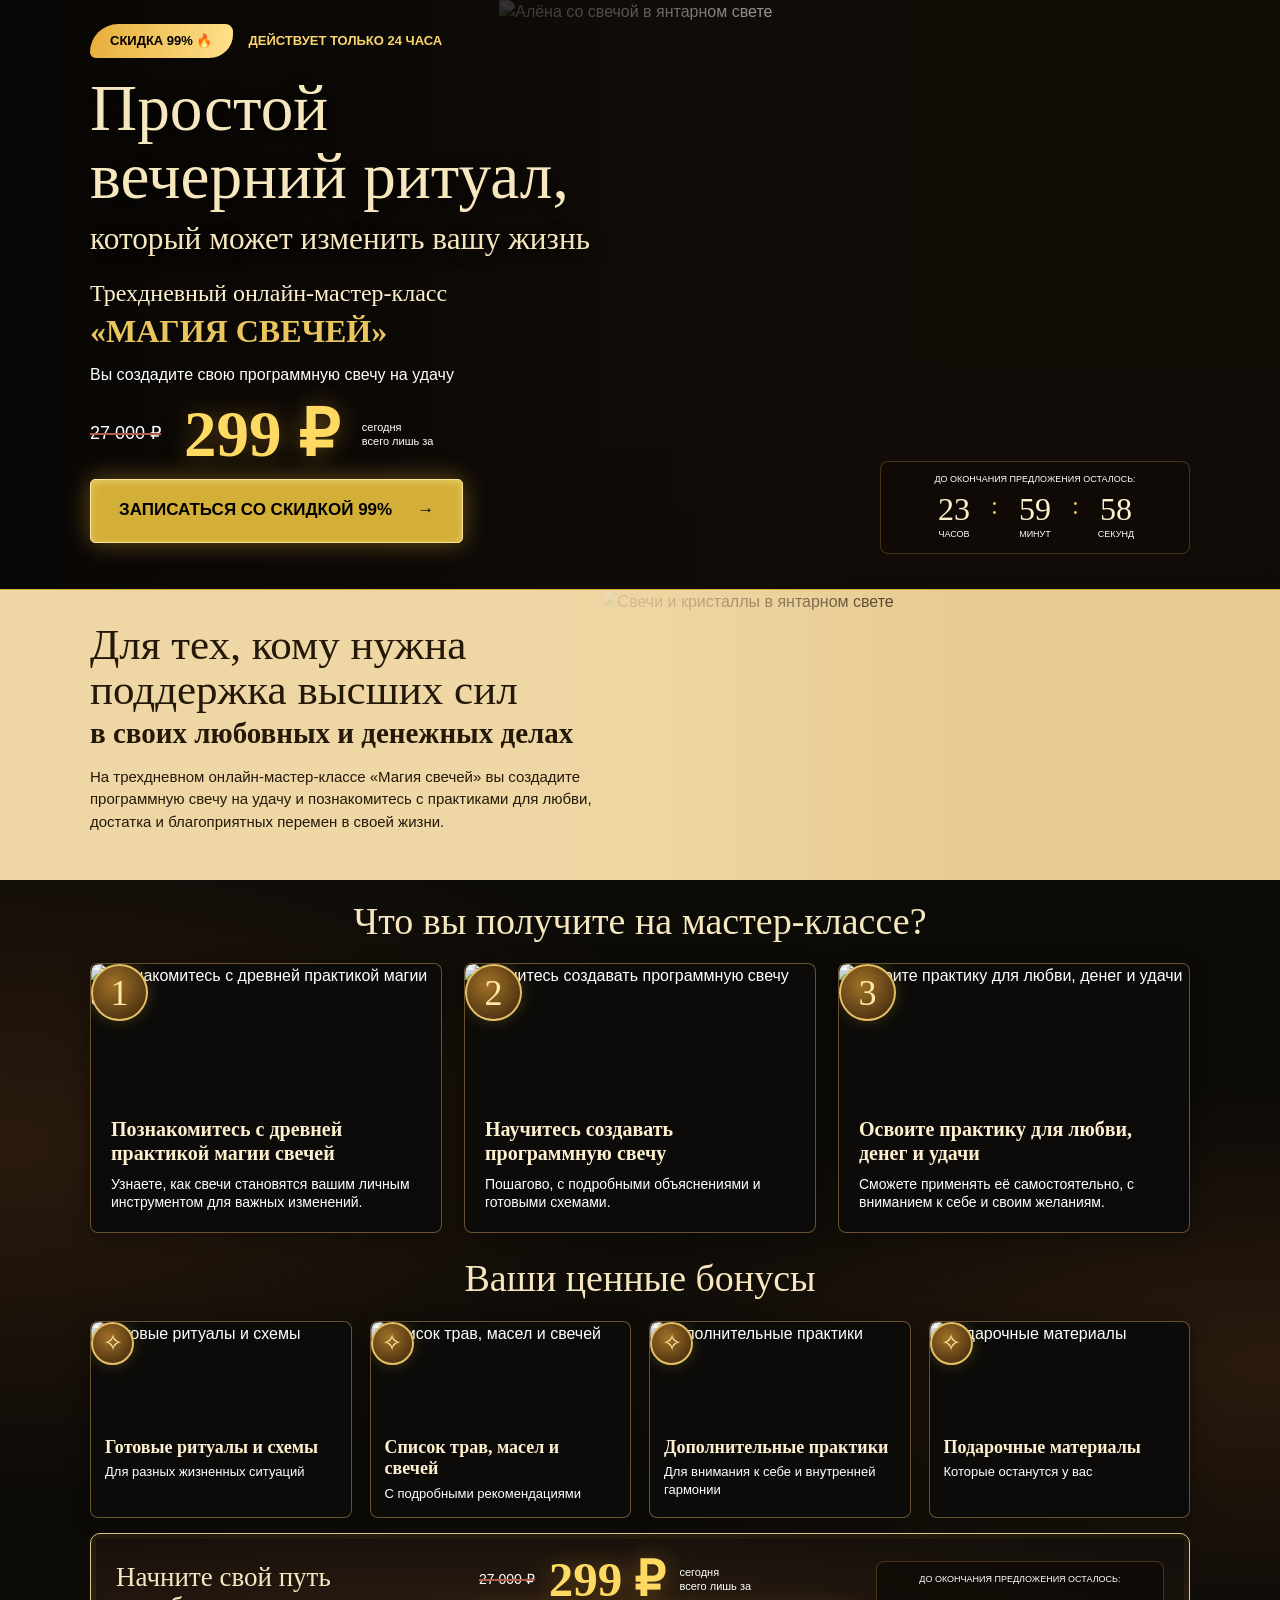
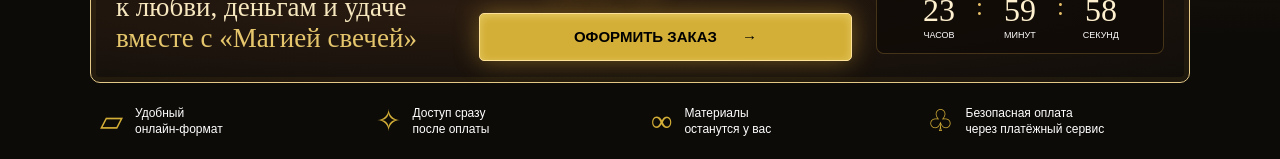
==== index.html @ fe8ac3c7 "Remove unwanted footer note" ====
<!DOCTYPE html><html lang="ru"><head><meta charset="UTF-8"><meta name="viewport" content="width=device-width,initial-scale=1"><title>Магия свечей</title><link rel="stylesheet" href="style.css"></head><body style="margin:0;background:#0d0b08"><div class="magic-landing"><section class="ml-hero"><img class="ml-hero-photo" src="https://raw.githubusercontent.com/efimovamagic-dev/-/main/%D0%90%D0%BB%D1%91%D0%BD%D0%B0%20%D1%81%D0%BE%20%D1%81%D0%B2%D0%B5%D1%87%D0%BE%D0%B9%20%D0%B2%20%D1%8F%D0%BD%D1%82%D0%B0%D1%80%D0%BD%D0%BE%D0%BC%20%D1%81%D0%B2%D0%B5%D1%82%D0%B5-2.png" alt="Алёна со свечой в янтарном свете" fetchpriority="high"><div class="ml-wrap ml-hero-content"><div class="ml-banner" data-banner><strong>СКИДКА 99% 🔥</strong><span>ДЕЙСТВУЕТ ТОЛЬКО 24 ЧАСА</span></div><h1>Простой<br>вечерний ритуал,<small>который может изменить вашу жизнь</small></h1><p class="ml-subtitle">Трехдневный онлайн-мастер-класс<strong>«МАГИЯ СВЕЧЕЙ»</strong></p><p class="ml-description">Вы создадите свою программную свечу на удачу</p><div class="ml-price"><del>27 000 ₽</del><strong>299 ₽</strong><span>сегодня<br>всего лишь за</span></div><button type="button" class="ml-button" data-order>ЗАПИСАТЬСЯ СО СКИДКОЙ 99% <span aria-hidden="true">→</span></button><p class="ml-status" data-status role="status"></p><div class="ml-hero-timer"><div class="ml-timer-box"><p data-timer-label>ДО ОКОНЧАНИЯ ПРЕДЛОЖЕНИЯ ОСТАЛОСЬ:</p><div class="ml-timer" role="timer" aria-label="До окончания предложения"><div><b data-hours>24</b><small>часов</small></div><i>:</i><div><b data-minutes>00</b><small>минут</small></div><i>:</i><div><b data-seconds>00</b><small>секунд</small></div></div></div></div></div></section><section class="ml-intro"><img class="ml-intro-photo" src="https://raw.githubusercontent.com/efimovamagic-dev/-/main/%D0%A1%D0%B2%D0%B5%D1%87%D0%B8%20%D0%B8%20%D0%BA%D1%80%D0%B8%D1%81%D1%82%D0%B0%D0%BB%D0%BB%D1%8B%20%D0%B2%20%D1%8F%D0%BD%D1%82%D0%B0%D1%80%D0%BD%D0%BE%D0%BC%20%D1%81%D0%B2%D0%B5%D1%82%D0%B5-1.png" alt="Свечи и кристаллы в янтарном свете" loading="lazy"><div class="ml-wrap"><div class="ml-intro-copy"><h2>Для тех, кому нужна<br>поддержка высших сил<small>в своих любовных и денежных делах</small></h2><p>На трехдневном онлайн-мастер-классе «Магия свечей» вы создадите программную свечу на удачу и познакомитесь с практиками для любви, достатка и благоприятных перемен в своей жизни.</p></div></div></section><main class="ml-content"><div class="ml-wrap"><h2 class="ml-heading">Что вы получите на мастер-классе?</h2><div class="ml-grid"><article class="ml-card"><img src="https://raw.githubusercontent.com/efimovamagic-dev/-/main/%D0%A1%D1%82%D0%B0%D1%80%D0%B8%D0%BD%D0%BD%D0%B0%D1%8F%20%D0%BA%D0%BD%D0%B8%D0%B3%D0%B0%20%D0%BF%D1%80%D0%B8%20%D1%81%D0%B2%D0%B5%D1%87%D0%B0%D1%85%20%D0%B8%20%D1%82%D1%80%D0%B0%D0%B2%D0%B0%D1%85-6.png" alt="Познакомитесь с древней практикой магии свечей" loading="lazy"><span class="ml-number">1</span><div class="ml-card-copy"><h3>Познакомитесь с древней практикой магии свечей</h3><p>Узнаете, как свечи становятся вашим личным инструментом для важных изменений.</p></div></article><article class="ml-card"><img src="https://raw.githubusercontent.com/efimovamagic-dev/-/main/%D0%A0%D1%83%D0%BA%D0%B8%20%D0%B4%D0%B5%D1%80%D0%B6%D0%B0%D1%82%20%D1%87%D0%B5%D1%80%D0%BD%D1%83%D1%8E%20%D1%81%D0%B2%D0%B5%D1%87%D1%83%20%D1%81%20%D1%81%D0%BE%D0%BB%D0%BD%D1%86%D0%B5%D0%BC-3.png" alt="Научитесь создавать программную свечу" loading="lazy"><span class="ml-number">2</span><div class="ml-card-copy"><h3>Научитесь создавать программную свечу</h3><p>Пошагово, с подробными объяснениями и готовыми схемами.</p></div></article><article class="ml-card"><img src="https://raw.githubusercontent.com/efimovamagic-dev/-/main/%D1%81%D0%B8%D0%BB%D1%83%D1%8D%D1%82%20%D0%B2%20%D0%BF%D0%BE%D0%B7%D0%B5%20%D0%BB%D0%BE%D1%82%D0%BE%D1%81%D0%B0%20%D1%83%20%D0%BE%D0%B7%D0%B5%D1%80%D0%B0-8.png" alt="Освоите практику для любви, денег и удачи" loading="lazy"><span class="ml-number">3</span><div class="ml-card-copy"><h3>Освоите практику для любви, денег и удачи</h3><p>Сможете применять её самостоятельно, с вниманием к себе и своим желаниям.</p></div></article></div><h2 class="ml-heading">Ваши ценные бонусы</h2><div class="ml-grid ml-bonuses"><article class="ml-card"><img src="https://raw.githubusercontent.com/efimovamagic-dev/-/main/%D0%A1%D1%82%D0%B0%D1%80%D0%B8%D0%BD%D0%BD%D0%B0%D1%8F%20%D0%BA%D0%BD%D0%B8%D0%B3%D0%B0%20%D0%BF%D1%80%D0%B8%20%D1%81%D0%B2%D0%B5%D1%87%D0%B0%D1%85%20%D0%B8%20%D1%82%D1%80%D0%B0%D0%B2%D0%B0%D1%85-6.png" alt="Готовые ритуалы и схемы" loading="lazy"><span class="ml-number" aria-hidden="true">✧</span><div class="ml-card-copy"><h3>Готовые ритуалы и схемы</h3><p>Для разных жизненных ситуаций</p></div></article><article class="ml-card"><img src="https://raw.githubusercontent.com/efimovamagic-dev/-/main/%D0%AF%D0%BD%D1%82%D0%B0%D1%80%D0%BD%D1%8B%D0%B5%20%D0%BC%D0%B0%D1%81%D0%BB%D0%B0%2C%20%D1%82%D1%80%D0%B0%D0%B2%D1%8B%20%D0%B8%20%D1%81%D0%B2%D0%B5%D1%87%D0%B8-7.png" alt="Список трав, масел и свечей" loading="lazy"><span class="ml-number" aria-hidden="true">✧</span><div class="ml-card-copy"><h3>Список трав, масел и свечей</h3><p>С подробными рекомендациями</p></div></article><article class="ml-card"><img src="https://raw.githubusercontent.com/efimovamagic-dev/-/main/%D1%81%D0%B8%D0%BB%D1%83%D1%8D%D1%82%20%D1%83%20%D0%B6%D0%B5%D0%BD%D1%89%D0%B8%D0%BD%D1%8B%20%D0%BD%D0%B0%20%D0%BE%D0%B7%D0%B5%D1%80%D0%B5%20%D0%BD%D0%B0%20%D0%B7%D0%B0%D0%BA%D0%B0%D1%82%D0%B5-5.png" alt="Дополнительные практики" loading="lazy"><span class="ml-number" aria-hidden="true">✧</span><div class="ml-card-copy"><h3>Дополнительные практики</h3><p>Для внимания к себе и внутренней гармонии</p></div></article><article class="ml-card"><img src="https://raw.githubusercontent.com/efimovamagic-dev/-/main/%D0%9F%D1%80%D0%B5%D0%BC%D0%B8%D0%B0%D0%BB%D1%8C%D0%BD%D0%B0%D1%8F%20%D0%BA%D0%BE%D1%80%D0%BE%D0%B1%D0%BA%D0%B0%20%D1%81%20%D0%B7%D0%BE%D0%BB%D0%BE%D1%82%D0%BE%D0%B9%20%D0%BB%D0%B5%D0%BD%D1%82%D0%BE%D0%B9-9%20%281%29.png" alt="Подарочные материалы" loading="lazy"><span class="ml-number" aria-hidden="true">✧</span><div class="ml-card-copy"><h3>Подарочные материалы</h3><p>Которые останутся у вас</p></div></article></div><section class="ml-offer"><h2>Начните свой путь<br>к любви, деньгам и удаче<br><span>вместе с «Магией свечей»</span></h2><div><div class="ml-price"><del>27 000 ₽</del><strong>299 ₽</strong><span>сегодня<br>всего лишь за</span></div><button type="button" class="ml-button" data-order>ОФОРМИТЬ ЗАКАЗ <span aria-hidden="true">→</span></button><p class="ml-status" data-status role="status"></p></div><div><div class="ml-timer-box"><p data-timer-label>ДО ОКОНЧАНИЯ ПРЕДЛОЖЕНИЯ ОСТАЛОСЬ:</p><div class="ml-timer" role="timer" aria-label="До окончания предложения"><div><b data-hours>24</b><small>часов</small></div><i>:</i><div><b data-minutes>00</b><small>минут</small></div><i>:</i><div><b data-seconds>00</b><small>секунд</small></div></div></div></div></section><p class="ml-expiry" data-expiry hidden>Специальное предложение действует 24 часа.</p><div class="ml-benefits"><div><b>▱</b><p>Удобный<br>онлайн-формат</p></div><div><b>✧</b><p>Доступ сразу<br>после оплаты</p></div><div><b>∞</b><p>Материалы<br>останутся у вас</p></div><div><b>♧</b><p>Безопасная оплата<br>через платёжный сервис</p></div></div></div></main><script>
  (() => {
    'use strict';
    const root = document.currentScript.closest('.magic-landing');
    if (!root) return;
    // Укажите HTTPS-ссылку на страницу оплаты.
    const PAYMENT_URL = '';
    const key = 'candle-magic-offer-deadline-v1';
    const all = selector => root.querySelectorAll(selector);
    let deadline;
    try { deadline = Number(localStorage.getItem(key)); } catch (_) {}
    if (!Number.isFinite(deadline) || deadline <= 0) {
      deadline = Date.now() + 24 * 60 * 60 * 1000;
      try { localStorage.setItem(key, String(deadline)); } catch (_) {}
    }
    function updateTimer() {
      const total = Math.max(0, Math.ceil((deadline - Date.now()) / 1000));
      const values = {
        hours: Math.floor(total / 3600),
        minutes: Math.floor(total / 60) % 60,
        seconds: total % 60
      };
      Object.entries(values).forEach(([name, value]) => {
        all('[data-' + name + ']').forEach(el => {
          el.textContent = String(value).padStart(2, '0');
        });
      });
      if (total === 0) {
        all('[data-timer-label]').forEach(el => el.textContent = 'ПРЕДЛОЖЕНИЕ ЗАВЕРШЕНО');
        root.querySelector('[data-banner]').textContent = 'МАГИЯ СВЕЧЕЙ · ОНЛАЙН-МАСТЕР-КЛАСС';
        root.querySelector('[data-expiry]').textContent = 'Срок специального предложения истёк.';
        all('[data-order]').forEach(button => {
          button.disabled = true;
          button.textContent = 'ПРЕДЛОЖЕНИЕ ЗАВЕРШЕНО';
        });
        return false;
      }
      return true;
    }
    if (updateTimer()) {
      const interval = setInterval(() => {
        if (!root.isConnected || !updateTimer()) clearInterval(interval);
      }, 1000);
    }
    all('[data-order]').forEach(button => {
      button.addEventListener('click', () => {
        if (!updateTimer()) return;
        if (PAYMENT_URL) {
          try {
            const url = new URL(PAYMENT_URL);
            if (url.protocol === 'https:') {
              window.location.assign(url.href);
              return;
            }
          } catch (_) {}
        }
        all('[data-status]').forEach(el => {
          el.textContent = 'Приём заказов пока не открыт. Организатору необходимо подключить ссылку на безопасную оплату.';
        });
      });
    });
  })();
  </script></div></body></html>
---- style.css ----
.magic-landing,.magic-landing *{box-sizing:border-box!important}
.magic-landing{width:100%!important;margin:0!important;color:#fff!important;background:#0d0b08!important;font:16px/1.5 Arial,sans-serif!important;isolation:isolate!important;overflow-wrap:anywhere!important}
.magic-landing .ml-wrap{width:min(1100px,calc(100% - 48px))!important;margin:0 auto!important}
.magic-landing h1,.magic-landing h2,.magic-landing h3,.magic-landing p{margin:0!important;padding:0!important;text-transform:none!important;letter-spacing:normal!important}
.magic-landing h1,.magic-landing h2{font-family:Georgia,serif!important;font-weight:400!important;line-height:1.04!important;color:#f6e7be!important}
.magic-landing h1{font-size:clamp(42px,5.1vw,68px)!important;max-width:680px!important;text-shadow:0 2px 15px #000!important}
.magic-landing h1 small{display:block!important;font-size:.48em!important;line-height:1.25!important;margin-top:8px!important;color:inherit!important;font-family:inherit!important}
.magic-landing h2{font-size:38px!important}
.magic-landing h3{font:700 20px/1.2 Georgia,serif!important;color:#fff1cf!important}
.magic-landing p{color:#fff!important;font:16px/1.5 Arial,sans-serif!important}
.magic-landing .ml-hero{position:relative!important;min-height:580px!important;overflow:hidden!important;background:#130d08!important;border-bottom:1px solid #d4af37!important}
.magic-landing .ml-hero-photo{position:absolute!important;inset:0 0 0 auto!important;width:61%!important;height:100%!important;object-fit:cover!important;object-position:center 27%!important;max-width:100%!important;display:block!important}
.magic-landing .ml-hero::after{position:absolute!important;content:''!important;inset:0!important;background:linear-gradient(90deg,#090705 0%,#0b0806fa 28%,#100b07b8 48%,#0b080610 74%),linear-gradient(0deg,#100b07c9,transparent 40%)!important;pointer-events:none!important}
.magic-landing .ml-hero-content{position:relative!important;z-index:1!important;padding-top:24px!important;padding-bottom:46px!important}
.magic-landing .ml-banner{display:flex!important;align-items:center!important;gap:16px!important;margin-bottom:17px!important;color:#f9d56d!important;font:700 13px/1.4 Arial,sans-serif!important}
.magic-landing .ml-banner strong{padding:8px 20px!important;border-radius:30px 8px 25px 6px!important;background:linear-gradient(100deg,#e7ae3b,#ffe18b)!important;color:#000!important;white-space:nowrap!important}
.magic-landing .ml-subtitle{margin-top:20px!important;font:24px/1.25 Georgia,serif!important;color:#fff1ce!important;max-width:580px!important}
.magic-landing .ml-subtitle strong{display:block!important;margin-top:4px!important;font:700 32px/1.2 Georgia,serif!important;color:#eac45c!important}
.magic-landing .ml-description{margin-top:12px!important;max-width:540px!important}
.magic-landing .ml-price{display:flex!important;align-items:center!important;flex-wrap:wrap!important;gap:23px!important;margin:15px 0 12px!important;color:#fff!important}
.magic-landing .ml-price del{font:18px/1.3 Arial,sans-serif!important;color:#fff!important;text-decoration:line-through #b05d4b 2px!important}
.magic-landing .ml-price strong{font:700 65px/1 Georgia,serif!important;color:#ffda63!important;text-shadow:0 0 25px #e5a33366!important;white-space:nowrap!important}
.magic-landing .ml-price>span{font:11px/1.3 Arial,sans-serif!important;color:#fff!important}
.magic-landing .ml-button{display:inline-flex!important;align-items:center!important;justify-content:center!important;gap:25px!important;min-height:64px!important;padding:18px 28px!important;border:1px solid #ffe29a!important;border-radius:5px!important;background:#d4af37!important;color:#000!important;-webkit-text-fill-color:#000!important;font:800 17px/1.3 Arial,sans-serif!important;text-align:center!important;cursor:pointer!important;box-shadow:0 0 25px #f0b83766,inset 0 2px 8px #fff4a866!important;max-width:100%!important;white-space:normal!important;transition:box-shadow .2s!important}
.magic-landing .ml-button:hover:not(:disabled){box-shadow:0 0 40px #ffca5599!important}
.magic-landing .ml-button:focus-visible{outline:3px solid #fff!important;outline-offset:4px!important}
.magic-landing .ml-button:disabled{opacity:.65!important;cursor:default!important}
.magic-landing .ml-button span{color:#000!important}
.magic-landing .ml-hero-timer{position:absolute!important;right:0!important;bottom:35px!important;width:310px!important}
.magic-landing .ml-timer-box{padding:11px 15px!important;background:#100b07c9!important;border:1px solid #a47e395c!important;border-radius:8px!important;text-align:center!important}
.magic-landing .ml-timer-box p{font:9px/1.4 Arial,sans-serif!important;margin-bottom:6px!important;color:#fff!important}
.magic-landing .ml-timer{display:flex!important;justify-content:center!important;gap:16px!important;color:#fff1cf!important}
.magic-landing .ml-timer>div{display:flex!important;flex-direction:column!important;min-width:42px!important}
.magic-landing .ml-timer b{font:32px/1.15 Georgia,serif!important;color:#fff1cf!important;font-variant-numeric:tabular-nums!important}
.magic-landing .ml-timer small{font:9px/1.5 Arial,sans-serif!important;text-transform:uppercase!important;color:#fff!important}
.magic-landing .ml-timer i{font:25px/1.2 Georgia,serif!important;color:#e5bf68!important}
.magic-landing .ml-intro{position:relative!important;overflow:hidden!important;background:#e7ca91!important;color:#211508!important;min-height:290px!important}
.magic-landing .ml-intro-photo{position:absolute!important;right:0!important;top:0!important;height:100%!important;width:53%!important;object-fit:cover!important;max-width:100%!important}
.magic-landing .ml-intro::after{content:''!important;position:absolute!important;inset:0!important;background:linear-gradient(90deg,#efd7a5 0%,#efd7a5 40%,#efd7a5cc 53%,transparent 77%)!important;pointer-events:none!important}
.magic-landing .ml-intro-copy{position:relative!important;z-index:1!important;padding:32px 0!important;max-width:670px!important}
.magic-landing .ml-intro h2{color:#241809!important;font-size:43px!important;line-height:1.05!important}
.magic-landing .ml-intro h2 small{display:block!important;font:700 29px/1.1 Georgia,serif!important;color:inherit!important;margin-top:6px!important}
.magic-landing .ml-intro p{max-width:510px!important;margin-top:16px!important;font-size:15px!important;color:#241809!important}
.magic-landing .ml-content{padding:22px 0 0!important;background:radial-gradient(ellipse at 0% 30%,#6d3d164d,transparent 40%),radial-gradient(ellipse at 100% 55%,#6d3d164d,transparent 40%),#0d0b08!important}
.magic-landing .ml-heading{text-align:center!important;margin-bottom:22px!important}
.magic-landing .ml-grid{display:grid!important;grid-template-columns:repeat(3,minmax(0,1fr))!important;gap:22px!important;margin-bottom:26px!important}
.magic-landing .ml-card{position:relative!important;min-width:0!important;border:1px solid #b7904d88!important;border-radius:8px!important;overflow:hidden!important;background:#0c0b09!important;box-shadow:0 3px 20px #0006!important}
.magic-landing .ml-card img{display:block!important;width:100%!important;height:auto!important;max-width:100%!important;aspect-ratio:2.25!important;object-fit:cover!important;border-radius:8px 8px 0 0!important;mask-image:linear-gradient(#000 65%,transparent)!important}
.magic-landing .ml-number{position:absolute!important;left:0!important;top:0!important;width:57px!important;height:57px!important;display:grid!important;place-items:center!important;border:2px solid #e3be64!important;border-radius:50%!important;background:radial-gradient(circle at 40% 35%,#a17127,#37210b)!important;color:#ffe9a7!important;font:36px/1 Georgia,serif!important;box-shadow:0 0 15px #d4af3740!important}
.magic-landing .ml-card-copy{padding:0 20px 20px!important;position:relative!important;margin-top:-3px!important}
.magic-landing .ml-card p{margin-top:10px!important;font-size:14px!important;line-height:1.35!important}
.magic-landing .ml-bonuses{grid-template-columns:repeat(4,minmax(0,1fr))!important;gap:18px!important;margin-bottom:15px!important}
.magic-landing .ml-bonuses img{aspect-ratio:2.2!important}
.magic-landing .ml-bonuses .ml-number{width:43px!important;height:43px!important;font-size:24px!important}
.magic-landing .ml-bonuses h3{font-size:18px!important}
.magic-landing .ml-bonuses .ml-card-copy{padding:0 14px 14px!important}
.magic-landing .ml-bonuses p{font-size:13px!important;margin-top:5px!important}
.magic-landing .ml-offer{display:grid!important;grid-template-columns:1fr 1.1fr .85fr!important;gap:24px!important;align-items:center!important;border:1px solid #e4c887!important;border-radius:10px!important;padding:21px 25px!important;background:radial-gradient(ellipse at 35% 50%,#4f301a66,transparent),#100d0a!important;box-shadow:inset 0 0 0 5px #d4af3710!important}
.magic-landing .ml-offer h2{font-size:27px!important;line-height:1.12!important}
.magic-landing .ml-offer h2 span{color:#e5c66c!important}
.magic-landing .ml-offer .ml-price{gap:14px!important;margin:0 0 9px!important}
.magic-landing .ml-offer .ml-price strong{font-size:49px!important}
.magic-landing .ml-offer .ml-price del{font-size:14px!important}
.magic-landing .ml-offer .ml-button{width:100%!important;min-height:48px!important;padding:12px!important;font-size:15px!important}
.magic-landing .ml-benefits{display:grid!important;grid-template-columns:repeat(4,minmax(0,1fr))!important;gap:22px!important;padding:22px 10px!important}
.magic-landing .ml-benefits>div{display:flex!important;gap:12px!important;align-items:center!important}
.magic-landing .ml-benefits b{font:30px/1 Georgia,serif!important;color:#d4af37!important}
.magic-landing .ml-benefits p{font:12px/1.35 Arial,sans-serif!important;color:#fff!important}
.magic-landing .ml-footer{text-align:center!important;padding:8px 15px 18px!important}
.magic-landing .ml-footer p{font-size:11px!important;color:#fff!important}
.magic-landing .ml-status:empty{display:none!important}
.magic-landing .ml-status{background:#100d0a!important;border:1px solid #d4af37!important;padding:10px!important;margin-top:12px!important;font:14px/1.4 Arial,sans-serif!important;color:#fff!important;max-width:500px!important}
.magic-landing .ml-expiry{margin-top:10px!important;font-size:12px!important}
@media(max-width:1000px) and (min-width:768px){.magic-landing h1{font-size:52px!important}.magic-landing .ml-hero-timer{width:250px!important}.magic-landing .ml-hero .ml-button{font-size:14px!important}.magic-landing .ml-offer{gap:15px!important;padding:18px!important}.magic-landing .ml-offer h2{font-size:23px!important}.magic-landing .ml-offer .ml-price strong{font-size:42px!important}}
@media(max-width:767px){
.magic-landing .ml-wrap{width:calc(100% - 32px)!important}
.magic-landing .ml-hero{min-height:0!important;display:flex!important;flex-direction:column!important}
.magic-landing .ml-hero-photo{position:relative!important;width:100%!important;height:auto!important;max-height:520px!important;aspect-ratio:1.1!important;object-position:center 22%!important;order:2!important}
.magic-landing .ml-hero::after{display:none!important}
.magic-landing .ml-hero-content{padding:20px 0 0!important;display:flex!important;flex-direction:column!important;order:1!important}
.magic-landing h1{font-size:clamp(35px,8.8vw,56px)!important;max-width:100%!important}
.magic-landing .ml-banner{font-size:10px!important;gap:10px!important;margin-bottom:16px!important}
.magic-landing .ml-banner strong{padding:7px 12px!important}
.magic-landing .ml-subtitle{font-size:20px!important;margin-top:15px!important}.magic-landing .ml-subtitle strong{font-size:27px!important}
.magic-landing .ml-description{font-size:14px!important}.magic-landing .ml-price{gap:16px!important}.magic-landing .ml-price strong{font-size:64px!important}
.magic-landing .ml-button{width:100%!important;font-size:15px!important;min-height:60px!important;padding:16px!important;gap:12px!important}
.magic-landing .ml-hero-timer{position:static!important;width:100%!important;margin:20px 0!important}
.magic-landing .ml-intro{display:flex!important;flex-direction:column!important}.magic-landing .ml-intro-photo{position:relative!important;width:100%!important;height:auto!important;aspect-ratio:1.8!important;object-fit:cover!important;order:2!important}.magic-landing .ml-intro::after{display:none!important}
.magic-landing .ml-intro-copy{padding:26px 0!important}.magic-landing .ml-intro h2{font-size:34px!important}.magic-landing .ml-intro h2 small{font-size:25px!important}.magic-landing .ml-intro p{font-size:15px!important}
.magic-landing h2{font-size:29px!important}.magic-landing .ml-content{padding-top:25px!important}
.magic-landing .ml-grid,.magic-landing .ml-bonuses{display:flex!important;flex-direction:column!important;gap:22px!important;margin-bottom:28px!important}
.magic-landing .ml-card{width:100%!important}.magic-landing .ml-card img{aspect-ratio:1.9!important;max-width:100%!important;margin:auto!important}.magic-landing .ml-card h3{font-size:23px!important}.magic-landing .ml-card p{font-size:16px!important;line-height:1.45!important}.magic-landing .ml-card-copy{padding:0 20px 22px!important}
.magic-landing .ml-offer{display:flex!important;flex-direction:column!important;text-align:center!important;padding:24px 18px!important;gap:20px!important}.magic-landing .ml-offer>div{width:100%!important}.magic-landing .ml-offer h2{font-size:30px!important}.magic-landing .ml-offer .ml-price{justify-content:center!important}.magic-landing .ml-offer .ml-price strong{font-size:59px!important}.magic-landing .ml-offer .ml-button{min-height:58px!important;font-size:17px!important}
.magic-landing .ml-benefits{grid-template-columns:repeat(2,minmax(0,1fr))!important;gap:20px 12px!important;padding:24px 0!important}.magic-landing .ml-benefits p{font-size:11px!important}
}
@media(prefers-reduced-motion:reduce){.magic-landing .ml-button{transition:none!important}}
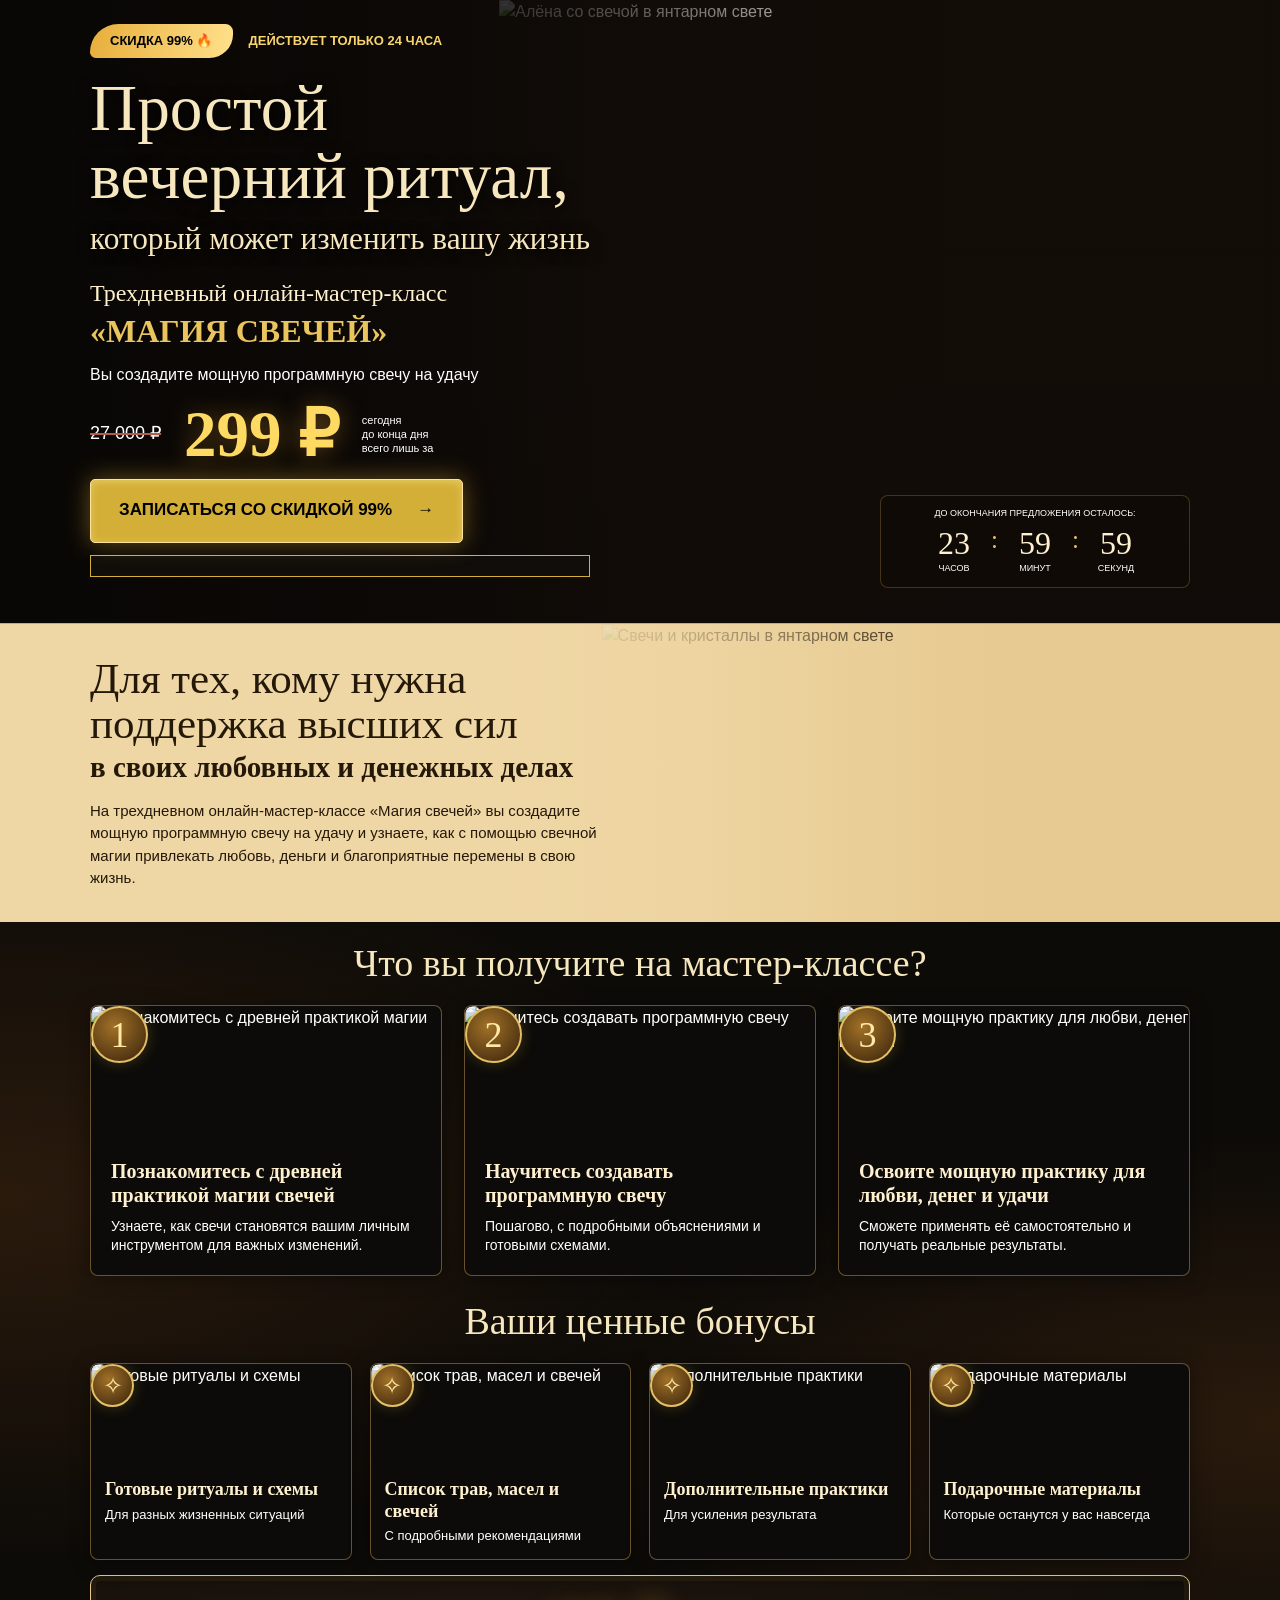
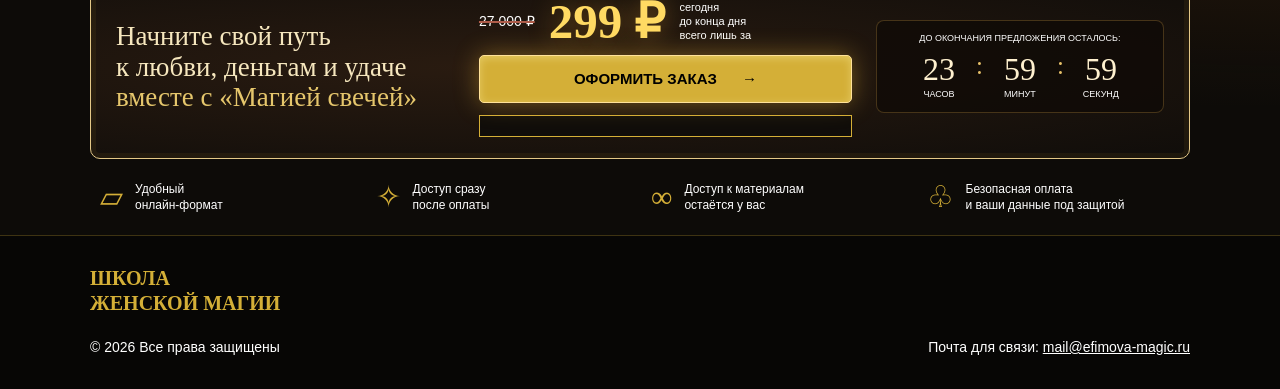
==== commit fed46a12: "Restore reference copy and add school legal footer" ====
--- a/index.html
+++ b/index.html
@@ -1,4 +1,202 @@
-<!DOCTYPE html><html lang="ru"><head><meta charset="UTF-8"><meta name="viewport" content="width=device-width,initial-scale=1"><title>Магия свечей</title><link rel="stylesheet" href="style.css"></head><body style="margin:0;background:#0d0b08"><div class="magic-landing"><section class="ml-hero"><img class="ml-hero-photo" src="https://raw.githubusercontent.com/efimovamagic-dev/-/main/%D0%90%D0%BB%D1%91%D0%BD%D0%B0%20%D1%81%D0%BE%20%D1%81%D0%B2%D0%B5%D1%87%D0%BE%D0%B9%20%D0%B2%20%D1%8F%D0%BD%D1%82%D0%B0%D1%80%D0%BD%D0%BE%D0%BC%20%D1%81%D0%B2%D0%B5%D1%82%D0%B5-2.png" alt="Алёна со свечой в янтарном свете" fetchpriority="high"><div class="ml-wrap ml-hero-content"><div class="ml-banner" data-banner><strong>СКИДКА 99% 🔥</strong><span>ДЕЙСТВУЕТ ТОЛЬКО 24 ЧАСА</span></div><h1>Простой<br>вечерний ритуал,<small>который может изменить вашу жизнь</small></h1><p class="ml-subtitle">Трехдневный онлайн-мастер-класс<strong>«МАГИЯ СВЕЧЕЙ»</strong></p><p class="ml-description">Вы создадите свою программную свечу на удачу</p><div class="ml-price"><del>27 000 ₽</del><strong>299 ₽</strong><span>сегодня<br>всего лишь за</span></div><button type="button" class="ml-button" data-order>ЗАПИСАТЬСЯ СО СКИДКОЙ 99% <span aria-hidden="true">→</span></button><p class="ml-status" data-status role="status"></p><div class="ml-hero-timer"><div class="ml-timer-box"><p data-timer-label>ДО ОКОНЧАНИЯ ПРЕДЛОЖЕНИЯ ОСТАЛОСЬ:</p><div class="ml-timer" role="timer" aria-label="До окончания предложения"><div><b data-hours>24</b><small>часов</small></div><i>:</i><div><b data-minutes>00</b><small>минут</small></div><i>:</i><div><b data-seconds>00</b><small>секунд</small></div></div></div></div></div></section><section class="ml-intro"><img class="ml-intro-photo" src="https://raw.githubusercontent.com/efimovamagic-dev/-/main/%D0%A1%D0%B2%D0%B5%D1%87%D0%B8%20%D0%B8%20%D0%BA%D1%80%D0%B8%D1%81%D1%82%D0%B0%D0%BB%D0%BB%D1%8B%20%D0%B2%20%D1%8F%D0%BD%D1%82%D0%B0%D1%80%D0%BD%D0%BE%D0%BC%20%D1%81%D0%B2%D0%B5%D1%82%D0%B5-1.png" alt="Свечи и кристаллы в янтарном свете" loading="lazy"><div class="ml-wrap"><div class="ml-intro-copy"><h2>Для тех, кому нужна<br>поддержка высших сил<small>в своих любовных и денежных делах</small></h2><p>На трехдневном онлайн-мастер-классе «Магия свечей» вы создадите программную свечу на удачу и познакомитесь с практиками для любви, достатка и благоприятных перемен в своей жизни.</p></div></div></section><main class="ml-content"><div class="ml-wrap"><h2 class="ml-heading">Что вы получите на мастер-классе?</h2><div class="ml-grid"><article class="ml-card"><img src="https://raw.githubusercontent.com/efimovamagic-dev/-/main/%D0%A1%D1%82%D0%B0%D1%80%D0%B8%D0%BD%D0%BD%D0%B0%D1%8F%20%D0%BA%D0%BD%D0%B8%D0%B3%D0%B0%20%D0%BF%D1%80%D0%B8%20%D1%81%D0%B2%D0%B5%D1%87%D0%B0%D1%85%20%D0%B8%20%D1%82%D1%80%D0%B0%D0%B2%D0%B0%D1%85-6.png" alt="Познакомитесь с древней практикой магии свечей" loading="lazy"><span class="ml-number">1</span><div class="ml-card-copy"><h3>Познакомитесь с древней практикой магии свечей</h3><p>Узнаете, как свечи становятся вашим личным инструментом для важных изменений.</p></div></article><article class="ml-card"><img src="https://raw.githubusercontent.com/efimovamagic-dev/-/main/%D0%A0%D1%83%D0%BA%D0%B8%20%D0%B4%D0%B5%D1%80%D0%B6%D0%B0%D1%82%20%D1%87%D0%B5%D1%80%D0%BD%D1%83%D1%8E%20%D1%81%D0%B2%D0%B5%D1%87%D1%83%20%D1%81%20%D1%81%D0%BE%D0%BB%D0%BD%D1%86%D0%B5%D0%BC-3.png" alt="Научитесь создавать программную свечу" loading="lazy"><span class="ml-number">2</span><div class="ml-card-copy"><h3>Научитесь создавать программную свечу</h3><p>Пошагово, с подробными объяснениями и готовыми схемами.</p></div></article><article class="ml-card"><img src="https://raw.githubusercontent.com/efimovamagic-dev/-/main/%D1%81%D0%B8%D0%BB%D1%83%D1%8D%D1%82%20%D0%B2%20%D0%BF%D0%BE%D0%B7%D0%B5%20%D0%BB%D0%BE%D1%82%D0%BE%D1%81%D0%B0%20%D1%83%20%D0%BE%D0%B7%D0%B5%D1%80%D0%B0-8.png" alt="Освоите практику для любви, денег и удачи" loading="lazy"><span class="ml-number">3</span><div class="ml-card-copy"><h3>Освоите практику для любви, денег и удачи</h3><p>Сможете применять её самостоятельно, с вниманием к себе и своим желаниям.</p></div></article></div><h2 class="ml-heading">Ваши ценные бонусы</h2><div class="ml-grid ml-bonuses"><article class="ml-card"><img src="https://raw.githubusercontent.com/efimovamagic-dev/-/main/%D0%A1%D1%82%D0%B0%D1%80%D0%B8%D0%BD%D0%BD%D0%B0%D1%8F%20%D0%BA%D0%BD%D0%B8%D0%B3%D0%B0%20%D0%BF%D1%80%D0%B8%20%D1%81%D0%B2%D0%B5%D1%87%D0%B0%D1%85%20%D0%B8%20%D1%82%D1%80%D0%B0%D0%B2%D0%B0%D1%85-6.png" alt="Готовые ритуалы и схемы" loading="lazy"><span class="ml-number" aria-hidden="true">✧</span><div class="ml-card-copy"><h3>Готовые ритуалы и схемы</h3><p>Для разных жизненных ситуаций</p></div></article><article class="ml-card"><img src="https://raw.githubusercontent.com/efimovamagic-dev/-/main/%D0%AF%D0%BD%D1%82%D0%B0%D1%80%D0%BD%D1%8B%D0%B5%20%D0%BC%D0%B0%D1%81%D0%BB%D0%B0%2C%20%D1%82%D1%80%D0%B0%D0%B2%D1%8B%20%D0%B8%20%D1%81%D0%B2%D0%B5%D1%87%D0%B8-7.png" alt="Список трав, масел и свечей" loading="lazy"><span class="ml-number" aria-hidden="true">✧</span><div class="ml-card-copy"><h3>Список трав, масел и свечей</h3><p>С подробными рекомендациями</p></div></article><article class="ml-card"><img src="https://raw.githubusercontent.com/efimovamagic-dev/-/main/%D1%81%D0%B8%D0%BB%D1%83%D1%8D%D1%82%20%D1%83%20%D0%B6%D0%B5%D0%BD%D1%89%D0%B8%D0%BD%D1%8B%20%D0%BD%D0%B0%20%D0%BE%D0%B7%D0%B5%D1%80%D0%B5%20%D0%BD%D0%B0%20%D0%B7%D0%B0%D0%BA%D0%B0%D1%82%D0%B5-5.png" alt="Дополнительные практики" loading="lazy"><span class="ml-number" aria-hidden="true">✧</span><div class="ml-card-copy"><h3>Дополнительные практики</h3><p>Для внимания к себе и внутренней гармонии</p></div></article><article class="ml-card"><img src="https://raw.githubusercontent.com/efimovamagic-dev/-/main/%D0%9F%D1%80%D0%B5%D0%BC%D0%B8%D0%B0%D0%BB%D1%8C%D0%BD%D0%B0%D1%8F%20%D0%BA%D0%BE%D1%80%D0%BE%D0%B1%D0%BA%D0%B0%20%D1%81%20%D0%B7%D0%BE%D0%BB%D0%BE%D1%82%D0%BE%D0%B9%20%D0%BB%D0%B5%D0%BD%D1%82%D0%BE%D0%B9-9%20%281%29.png" alt="Подарочные материалы" loading="lazy"><span class="ml-number" aria-hidden="true">✧</span><div class="ml-card-copy"><h3>Подарочные материалы</h3><p>Которые останутся у вас</p></div></article></div><section class="ml-offer"><h2>Начните свой путь<br>к любви, деньгам и удаче<br><span>вместе с «Магией свечей»</span></h2><div><div class="ml-price"><del>27 000 ₽</del><strong>299 ₽</strong><span>сегодня<br>всего лишь за</span></div><button type="button" class="ml-button" data-order>ОФОРМИТЬ ЗАКАЗ <span aria-hidden="true">→</span></button><p class="ml-status" data-status role="status"></p></div><div><div class="ml-timer-box"><p data-timer-label>ДО ОКОНЧАНИЯ ПРЕДЛОЖЕНИЯ ОСТАЛОСЬ:</p><div class="ml-timer" role="timer" aria-label="До окончания предложения"><div><b data-hours>24</b><small>часов</small></div><i>:</i><div><b data-minutes>00</b><small>минут</small></div><i>:</i><div><b data-seconds>00</b><small>секунд</small></div></div></div></div></section><p class="ml-expiry" data-expiry hidden>Специальное предложение действует 24 часа.</p><div class="ml-benefits"><div><b>▱</b><p>Удобный<br>онлайн-формат</p></div><div><b>✧</b><p>Доступ сразу<br>после оплаты</p></div><div><b>∞</b><p>Материалы<br>останутся у вас</p></div><div><b>♧</b><p>Безопасная оплата<br>через платёжный сервис</p></div></div></div></main><script>
+<!DOCTYPE html>
+<html lang="ru">
+<head>
+<meta charset="UTF-8">
+<meta name="viewport" content="width=device-width,initial-scale=1">
+<title>Магия свечей</title>
+<link rel="stylesheet" href="style.css">
+</head>
+<body style="margin:0;background:#0d0b08">
+<div class="magic-landing">
+<section class="ml-hero">
+<img class="ml-hero-photo" src="https://raw.githubusercontent.com/efimovamagic-dev/-/main/%D0%90%D0%BB%D1%91%D0%BD%D0%B0%20%D1%81%D0%BE%20%D1%81%D0%B2%D0%B5%D1%87%D0%BE%D0%B9%20%D0%B2%20%D1%8F%D0%BD%D1%82%D0%B0%D1%80%D0%BD%D0%BE%D0%BC%20%D1%81%D0%B2%D0%B5%D1%82%D0%B5-2.png" alt="Алёна со свечой в янтарном свете" fetchpriority="high">
+<div class="ml-wrap ml-hero-content">
+<div class="ml-banner" data-banner>
+<strong>СКИДКА 99% 🔥</strong>
+<span>ДЕЙСТВУЕТ ТОЛЬКО 24 ЧАСА</span>
+</div>
+<h1>Простой<br>вечерний ритуал,<small>который может изменить вашу жизнь</small>
+</h1>
+<p class="ml-subtitle">Трехдневный онлайн-мастер-класс<strong>«МАГИЯ СВЕЧЕЙ»</strong>
+</p>
+<p class="ml-description">Вы создадите мощную программную свечу на удачу</p>
+<div class="ml-price">
+<del>27 000 ₽</del>
+<strong>299 ₽</strong>
+<span>сегодня<br>до конца дня<br>всего лишь за</span>
+</div>
+<button type="button" class="ml-button" data-order>ЗАПИСАТЬСЯ СО СКИДКОЙ 99% <span aria-hidden="true">→</span>
+</button>
+<p class="ml-status" data-status role="status">
+</p>
+<div class="ml-hero-timer">
+<div class="ml-timer-box">
+<p data-timer-label>ДО ОКОНЧАНИЯ ПРЕДЛОЖЕНИЯ ОСТАЛОСЬ:</p>
+<div class="ml-timer" role="timer" aria-label="До окончания предложения">
+<div>
+<b data-hours>24</b>
+<small>часов</small>
+</div>
+<i>:</i>
+<div>
+<b data-minutes>00</b>
+<small>минут</small>
+</div>
+<i>:</i>
+<div>
+<b data-seconds>00</b>
+<small>секунд</small>
+</div>
+</div>
+</div>
+</div>
+</div>
+</section>
+<section class="ml-intro">
+<img class="ml-intro-photo" src="https://raw.githubusercontent.com/efimovamagic-dev/-/main/%D0%A1%D0%B2%D0%B5%D1%87%D0%B8%20%D0%B8%20%D0%BA%D1%80%D0%B8%D1%81%D1%82%D0%B0%D0%BB%D0%BB%D1%8B%20%D0%B2%20%D1%8F%D0%BD%D1%82%D0%B0%D1%80%D0%BD%D0%BE%D0%BC%20%D1%81%D0%B2%D0%B5%D1%82%D0%B5-1.png" alt="Свечи и кристаллы в янтарном свете" loading="lazy">
+<div class="ml-wrap">
+<div class="ml-intro-copy">
+<h2>Для тех, кому нужна<br>поддержка высших сил<small>в своих любовных и денежных делах</small>
+</h2>
+<p>На трехдневном онлайн-мастер-классе «Магия свечей» вы создадите мощную программную свечу на удачу и узнаете, как с помощью свечной магии привлекать любовь, деньги и благоприятные перемены в свою жизнь.</p>
+</div>
+</div>
+</section>
+<main class="ml-content">
+<div class="ml-wrap">
+<h2 class="ml-heading">Что вы получите на мастер-классе?</h2>
+<div class="ml-grid">
+<article class="ml-card">
+<img src="https://raw.githubusercontent.com/efimovamagic-dev/-/main/%D0%A1%D1%82%D0%B0%D1%80%D0%B8%D0%BD%D0%BD%D0%B0%D1%8F%20%D0%BA%D0%BD%D0%B8%D0%B3%D0%B0%20%D0%BF%D1%80%D0%B8%20%D1%81%D0%B2%D0%B5%D1%87%D0%B0%D1%85%20%D0%B8%20%D1%82%D1%80%D0%B0%D0%B2%D0%B0%D1%85-6.png" alt="Познакомитесь с древней практикой магии свечей" loading="lazy">
+<span class="ml-number">1</span>
+<div class="ml-card-copy">
+<h3>Познакомитесь с древней практикой магии свечей</h3>
+<p>Узнаете, как свечи становятся вашим личным инструментом для важных изменений.</p>
+</div>
+</article>
+<article class="ml-card">
+<img src="https://raw.githubusercontent.com/efimovamagic-dev/-/main/%D0%A0%D1%83%D0%BA%D0%B8%20%D0%B4%D0%B5%D1%80%D0%B6%D0%B0%D1%82%20%D1%87%D0%B5%D1%80%D0%BD%D1%83%D1%8E%20%D1%81%D0%B2%D0%B5%D1%87%D1%83%20%D1%81%20%D1%81%D0%BE%D0%BB%D0%BD%D1%86%D0%B5%D0%BC-3.png" alt="Научитесь создавать программную свечу" loading="lazy">
+<span class="ml-number">2</span>
+<div class="ml-card-copy">
+<h3>Научитесь создавать программную свечу</h3>
+<p>Пошагово, с подробными объяснениями и готовыми схемами.</p>
+</div>
+</article>
+<article class="ml-card">
+<img src="https://raw.githubusercontent.com/efimovamagic-dev/-/main/%D1%81%D0%B8%D0%BB%D1%83%D1%8D%D1%82%20%D0%B2%20%D0%BF%D0%BE%D0%B7%D0%B5%20%D0%BB%D0%BE%D1%82%D0%BE%D1%81%D0%B0%20%D1%83%20%D0%BE%D0%B7%D0%B5%D1%80%D0%B0-8.png" alt="Освоите мощную практику для любви, денег и удачи" loading="lazy">
+<span class="ml-number">3</span>
+<div class="ml-card-copy">
+<h3>Освоите мощную практику для любви, денег и удачи</h3>
+<p>Сможете применять её самостоятельно и получать реальные результаты.</p>
+</div>
+</article>
+</div>
+<h2 class="ml-heading">Ваши ценные бонусы</h2>
+<div class="ml-grid ml-bonuses">
+<article class="ml-card">
+<img src="https://raw.githubusercontent.com/efimovamagic-dev/-/main/%D0%A1%D1%82%D0%B0%D1%80%D0%B8%D0%BD%D0%BD%D0%B0%D1%8F%20%D0%BA%D0%BD%D0%B8%D0%B3%D0%B0%20%D0%BF%D1%80%D0%B8%20%D1%81%D0%B2%D0%B5%D1%87%D0%B0%D1%85%20%D0%B8%20%D1%82%D1%80%D0%B0%D0%B2%D0%B0%D1%85-6.png" alt="Готовые ритуалы и схемы" loading="lazy">
+<span class="ml-number" aria-hidden="true">✧</span>
+<div class="ml-card-copy">
+<h3>Готовые ритуалы и схемы</h3>
+<p>Для разных жизненных ситуаций</p>
+</div>
+</article>
+<article class="ml-card">
+<img src="https://raw.githubusercontent.com/efimovamagic-dev/-/main/%D0%AF%D0%BD%D1%82%D0%B0%D1%80%D0%BD%D1%8B%D0%B5%20%D0%BC%D0%B0%D1%81%D0%BB%D0%B0%2C%20%D1%82%D1%80%D0%B0%D0%B2%D1%8B%20%D0%B8%20%D1%81%D0%B2%D0%B5%D1%87%D0%B8-7.png" alt="Список трав, масел и свечей" loading="lazy">
+<span class="ml-number" aria-hidden="true">✧</span>
+<div class="ml-card-copy">
+<h3>Список трав, масел и свечей</h3>
+<p>С подробными рекомендациями</p>
+</div>
+</article>
+<article class="ml-card">
+<img src="https://raw.githubusercontent.com/efimovamagic-dev/-/main/%D1%81%D0%B8%D0%BB%D1%83%D1%8D%D1%82%20%D1%83%20%D0%B6%D0%B5%D0%BD%D1%89%D0%B8%D0%BD%D1%8B%20%D0%BD%D0%B0%20%D0%BE%D0%B7%D0%B5%D1%80%D0%B5%20%D0%BD%D0%B0%20%D0%B7%D0%B0%D0%BA%D0%B0%D1%82%D0%B5-5.png" alt="Дополнительные практики" loading="lazy">
+<span class="ml-number" aria-hidden="true">✧</span>
+<div class="ml-card-copy">
+<h3>Дополнительные практики</h3>
+<p>Для усиления результата</p>
+</div>
+</article>
+<article class="ml-card">
+<img src="https://raw.githubusercontent.com/efimovamagic-dev/-/main/%D0%9F%D1%80%D0%B5%D0%BC%D0%B8%D0%B0%D0%BB%D1%8C%D0%BD%D0%B0%D1%8F%20%D0%BA%D0%BE%D1%80%D0%BE%D0%B1%D0%BA%D0%B0%20%D1%81%20%D0%B7%D0%BE%D0%BB%D0%BE%D1%82%D0%BE%D0%B9%20%D0%BB%D0%B5%D0%BD%D1%82%D0%BE%D0%B9-9%20%281%29.png" alt="Подарочные материалы" loading="lazy">
+<span class="ml-number" aria-hidden="true">✧</span>
+<div class="ml-card-copy">
+<h3>Подарочные материалы</h3>
+<p>Которые останутся у вас навсегда</p>
+</div>
+</article>
+</div>
+<section class="ml-offer">
+<h2>Начните свой путь<br>к любви, деньгам и удаче<br>
+<span>вместе с «Магией свечей»</span>
+</h2>
+<div>
+<div class="ml-price">
+<del>27 000 ₽</del>
+<strong>299 ₽</strong>
+<span>сегодня<br>до конца дня<br>всего лишь за</span>
+</div>
+<button type="button" class="ml-button" data-order>ОФОРМИТЬ ЗАКАЗ <span aria-hidden="true">→</span>
+</button>
+<p class="ml-status" data-status role="status">
+</p>
+</div>
+<div>
+<div class="ml-timer-box">
+<p data-timer-label>ДО ОКОНЧАНИЯ ПРЕДЛОЖЕНИЯ ОСТАЛОСЬ:</p>
+<div class="ml-timer" role="timer" aria-label="До окончания предложения">
+<div>
+<b data-hours>24</b>
+<small>часов</small>
+</div>
+<i>:</i>
+<div>
+<b data-minutes>00</b>
+<small>минут</small>
+</div>
+<i>:</i>
+<div>
+<b data-seconds>00</b>
+<small>секунд</small>
+</div>
+</div>
+</div>
+</div>
+</section>
+<p class="ml-expiry" data-expiry hidden>Специальное предложение действует 24 часа.</p>
+<div class="ml-benefits">
+<div>
+<b>▱</b>
+<p>Удобный<br>онлайн-формат</p>
+</div>
+<div>
+<b>✧</b>
+<p>Доступ сразу<br>после оплаты</p>
+</div>
+<div>
+<b>∞</b>
+<p>Доступ к материалам<br>остаётся у вас</p>
+</div>
+<div>
+<b>♧</b>
+<p>Безопасная оплата<br>и ваши данные под защитой</p>
+</div>
+</div>
+</div>
+</main>
+<footer class="ml-legal">
+<div class="ml-wrap ml-legal-inner">
+<div>
+<p class="ml-school">ШКОЛА<br>ЖЕНСКОЙ МАГИИ</p>
+<p>© <span data-year>2026</span> Все права защищены</p>
+</div>
+<div>
+<p>Почта для связи: <a href="mailto:mail@efimova-magic.ru">mail@efimova-magic.ru</a>
+</p>
+</div>
+</div>
+</footer>
+<script>
   (() => {
     'use strict';
     const root = document.currentScript.closest('.magic-landing');
@@ -7,6 +205,7 @@
     const PAYMENT_URL = '';
     const key = 'candle-magic-offer-deadline-v1';
     const all = selector => root.querySelectorAll(selector);
+    all('[data-year]').forEach(el => el.textContent = new Date().getFullYear());
     let deadline;
     try { deadline = Number(localStorage.getItem(key)); } catch (_) {}
     if (!Number.isFinite(deadline) || deadline <= 0) {
@@ -29,6 +228,7 @@
         all('[data-timer-label]').forEach(el => el.textContent = 'ПРЕДЛОЖЕНИЕ ЗАВЕРШЕНО');
         root.querySelector('[data-banner]').textContent = 'МАГИЯ СВЕЧЕЙ · ОНЛАЙН-МАСТЕР-КЛАСС';
         root.querySelector('[data-expiry]').textContent = 'Срок специального предложения истёк.';
+        root.querySelector('[data-expiry]').hidden = false;
         all('[data-order]').forEach(button => {
           button.disabled = true;
           button.textContent = 'ПРЕДЛОЖЕНИЕ ЗАВЕРШЕНО';
@@ -60,4 +260,7 @@
       });
     });
   })();
-  </script></div></body></html>+  </script>
+</div>
+</body>
+</html>
--- a/style.css
+++ b/style.css
@@ -1,3 +1,4 @@
+
 
 .magic-landing,.magic-landing *{box-sizing:border-box!important}
 .magic-landing{width:100%!important;margin:0!important;color:#fff!important;background:#0d0b08!important;font:16px/1.5 Arial,sans-serif!important;isolation:isolate!important;overflow-wrap:anywhere!important}
@@ -95,3 +96,12 @@
 .magic-landing .ml-benefits{grid-template-columns:repeat(2,minmax(0,1fr))!important;gap:20px 12px!important;padding:24px 0!important}.magic-landing .ml-benefits p{font-size:11px!important}
 }
 @media(prefers-reduced-motion:reduce){.magic-landing .ml-button{transition:none!important}}
+
+
+.magic-landing .ml-legal{background:#070605!important;border-top:1px solid #d4af3744!important;padding:30px 0!important}
+.magic-landing .ml-legal-inner{display:flex!important;justify-content:space-between!important;align-items:flex-end!important;gap:25px!important}
+.magic-landing .ml-legal p{font:14px/1.6 Arial,sans-serif!important;color:#fff!important;margin:10px 0 0!important}
+.magic-landing .ml-legal .ml-school{font:700 20px/1.25 Georgia,serif!important;color:#d4af37!important;margin:0 0 20px!important}
+.magic-landing .ml-legal a{color:#fff!important;text-decoration:underline!important;overflow-wrap:anywhere!important}
+.magic-landing .ml-expiry[hidden]{display:none!important}
+@media(max-width:767px){.magic-landing .ml-benefits{display:flex!important;flex-direction:column!important;gap:20px!important}.magic-landing .ml-legal-inner{flex-direction:column!important;align-items:flex-start!important}.magic-landing .ml-legal{padding:25px 0!important}}
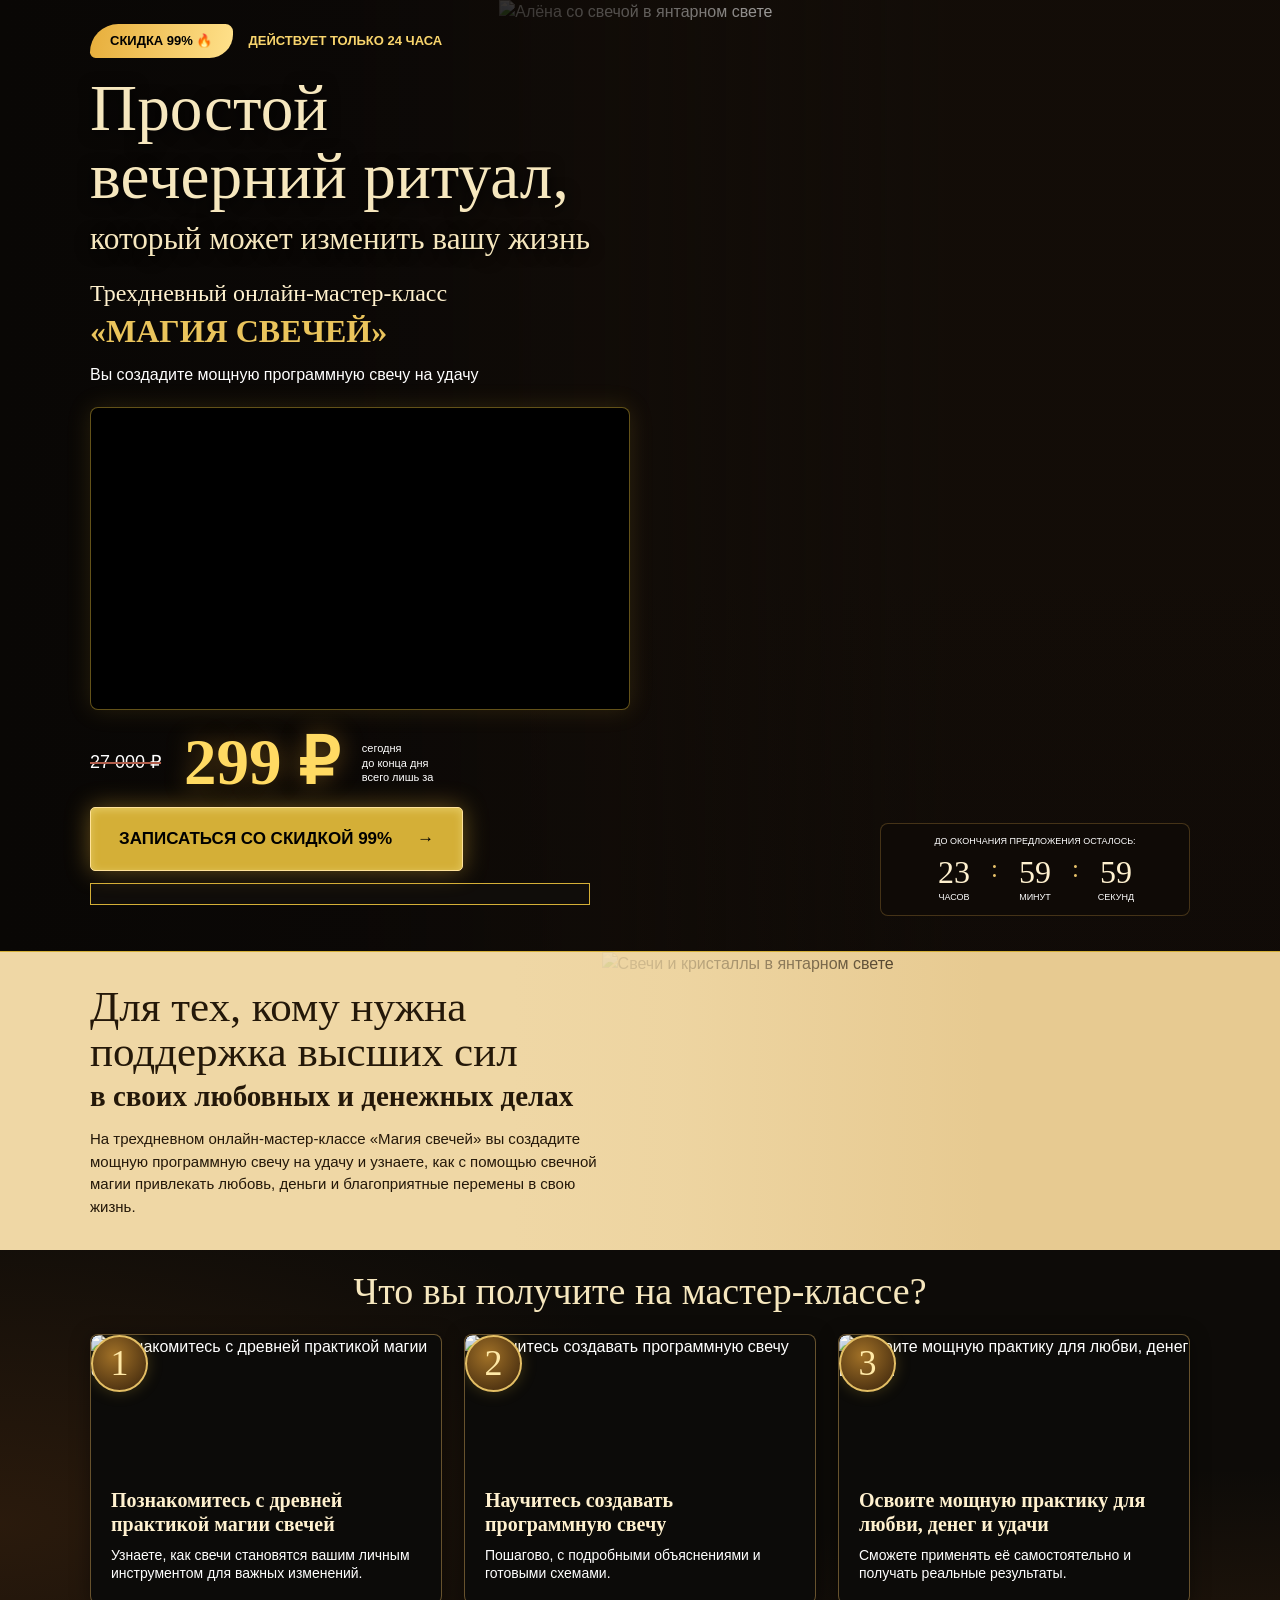
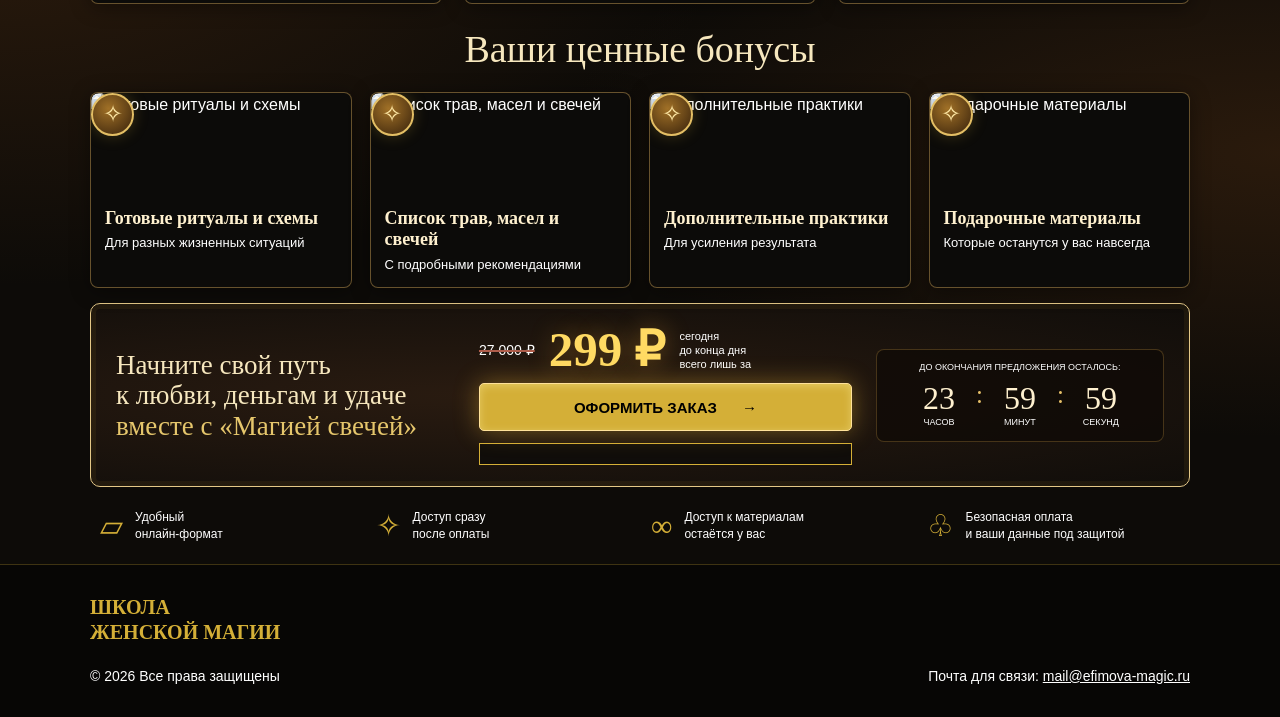
==== commit 9b7e8d55: "Add responsive Kinescope sales video to hero section" ====
--- a/index.html
+++ b/index.html
@@ -20,6 +20,16 @@
 <p class="ml-subtitle">Трехдневный онлайн-мастер-класс<strong>«МАГИЯ СВЕЧЕЙ»</strong>
 </p>
 <p class="ml-description">Вы создадите мощную программную свечу на удачу</p>
+<div class="ml-video" aria-label="Видео о мастер-классе «Магия свечей»">
+  <iframe
+    src="https://kinescope.io/embed/j4CTxvGUZcKXiTDk7KPiD2"
+    title="Магия свечей — видеопрезентация мастер-класса"
+    allow="autoplay; fullscreen; picture-in-picture; encrypted-media; clipboard-write; screen-wake-lock"
+    allowfullscreen
+    referrerpolicy="strict-origin-when-cross-origin"
+  ></iframe>
+</div>
+
 <div class="ml-price">
 <del>27 000 ₽</del>
 <strong>299 ₽</strong>
--- a/style.css
+++ b/style.css
@@ -105,3 +105,7 @@
 .magic-landing .ml-legal a{color:#fff!important;text-decoration:underline!important;overflow-wrap:anywhere!important}
 .magic-landing .ml-expiry[hidden]{display:none!important}
 @media(max-width:767px){.magic-landing .ml-benefits{display:flex!important;flex-direction:column!important;gap:20px!important}.magic-landing .ml-legal-inner{flex-direction:column!important;align-items:flex-start!important}.magic-landing .ml-legal{padding:25px 0!important}}
+
+.magic-landing .ml-video{position:relative!important;width:100%!important;max-width:540px!important;aspect-ratio:16/9!important;margin:20px 0!important;overflow:hidden!important;border:1px solid #d4af3777!important;border-radius:8px!important;background:#000!important;box-shadow:0 0 25px #d4af3726!important}
+.magic-landing .ml-video iframe{position:absolute!important;inset:0!important;display:block!important;width:100%!important;max-width:100%!important;height:100%!important;margin:0!important;padding:0!important;border:0!important}
+@media(max-width:767px){.magic-landing .ml-video{max-width:100%!important;margin:20px auto!important}}
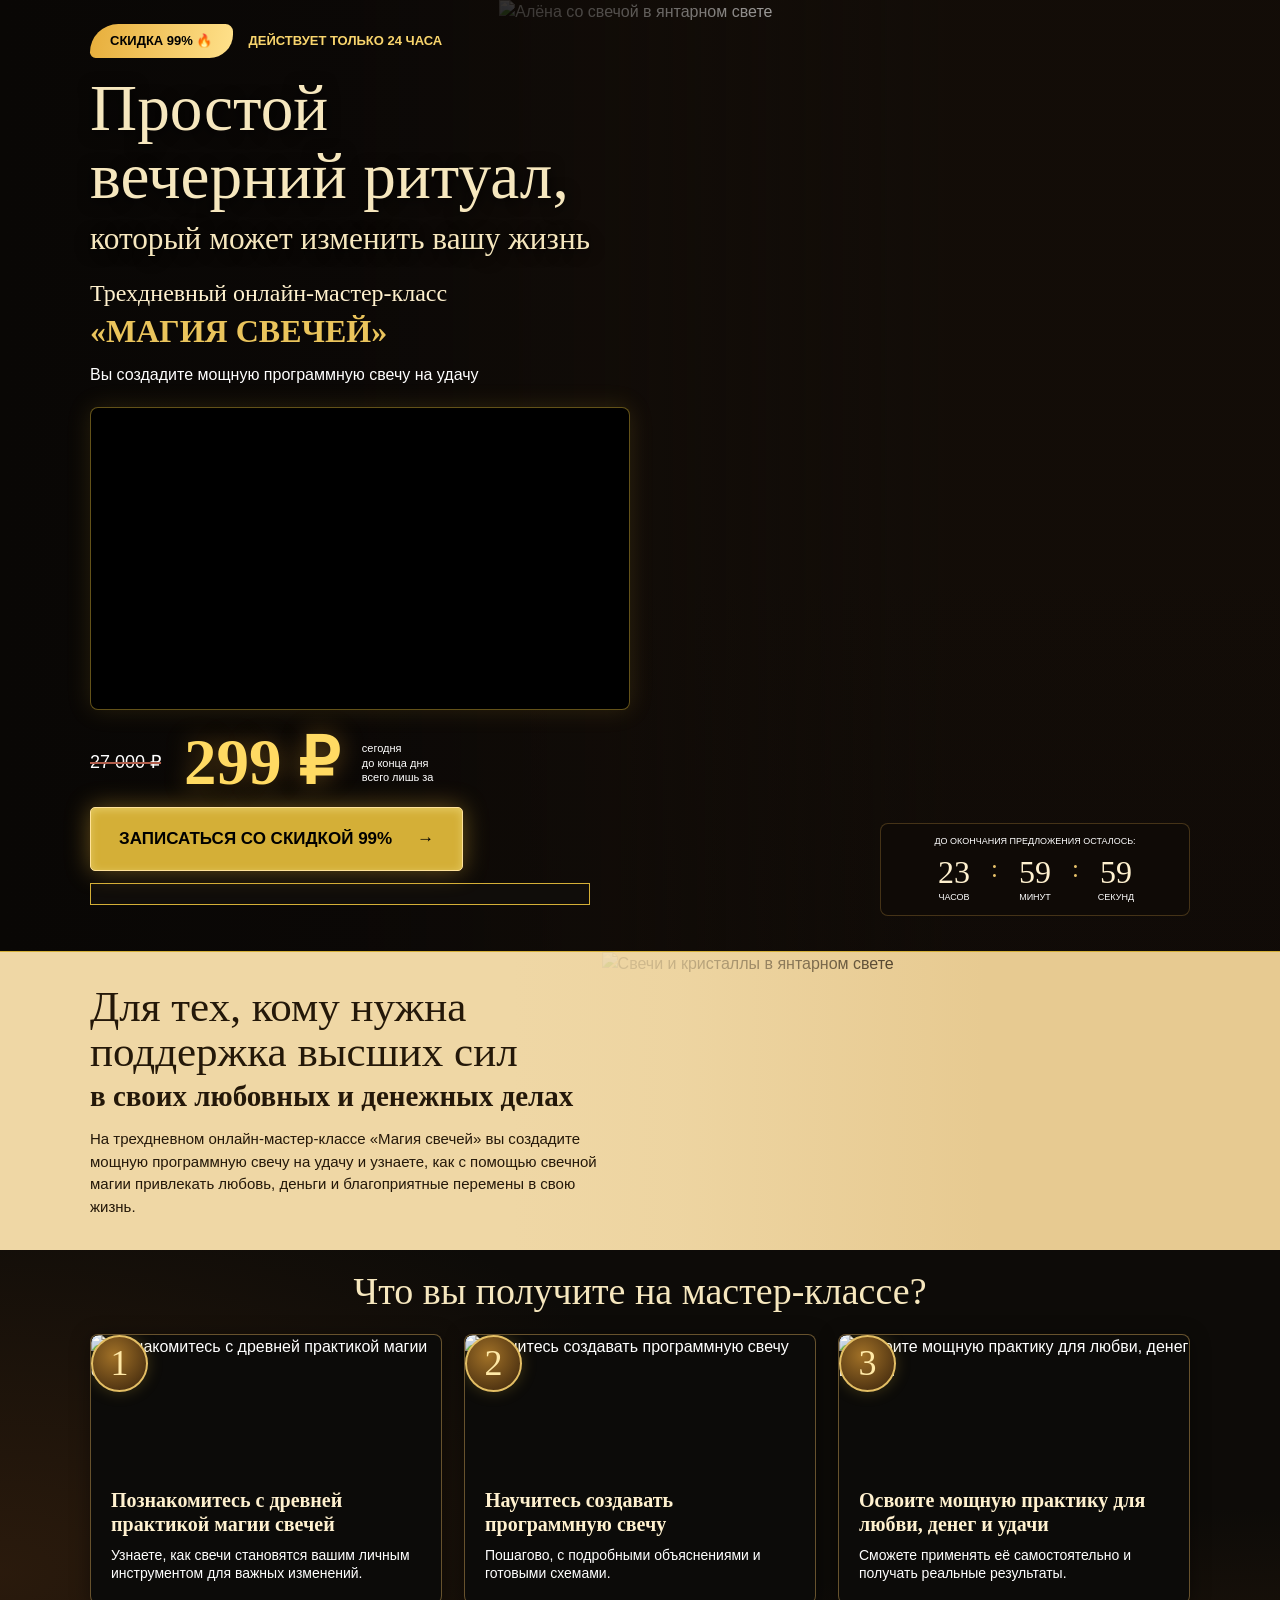
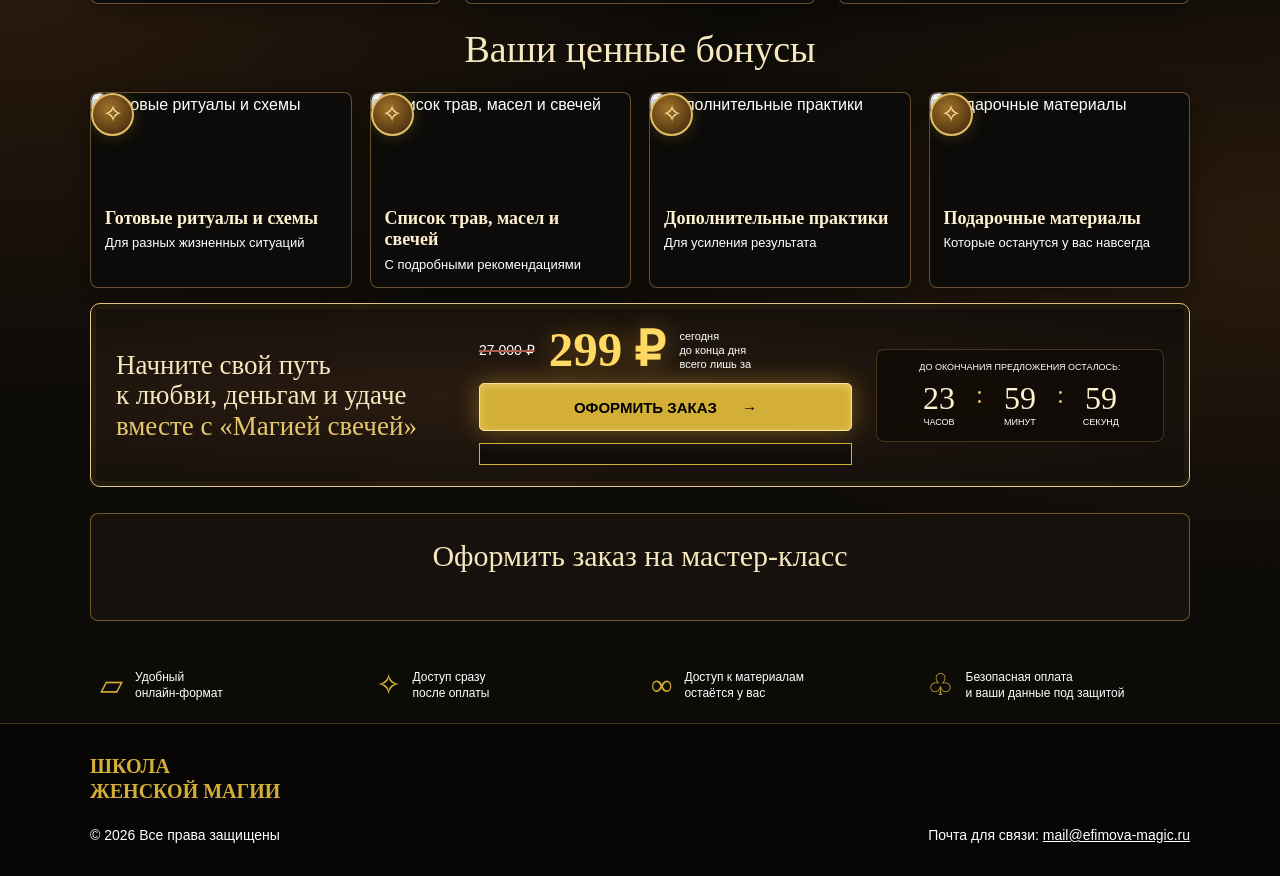
==== commit 1ce43f65: "Embed GetCourse payment widget and link enrollment buttons" ====
--- a/index.html
+++ b/index.html
@@ -174,6 +174,13 @@
 </div>
 </section>
 <p class="ml-expiry" data-expiry hidden>Специальное предложение действует 24 часа.</p>
+
+<section class="ml-payment" data-payment aria-label="Оформление заказа">
+  <h2>Оформить заказ на мастер-класс</h2>
+  <div class="ml-payment-widget">
+    <script id="aa5f3d871334052ffab2b00eb2b6f01e8458158d" src="https://efimova-magic.ru/pl/lite/widget/script?id=1653997"></script>
+  </div>
+</section>
 <div class="ml-benefits">
 <div>
 <b>▱</b>
@@ -211,8 +218,6 @@
     'use strict';
     const root = document.currentScript.closest('.magic-landing');
     if (!root) return;
-    // Укажите HTTPS-ссылку на страницу оплаты.
-    const PAYMENT_URL = '';
     const key = 'candle-magic-offer-deadline-v1';
     const all = selector => root.querySelectorAll(selector);
     all('[data-year]').forEach(el => el.textContent = new Date().getFullYear());
@@ -255,18 +260,13 @@
     all('[data-order]').forEach(button => {
       button.addEventListener('click', () => {
         if (!updateTimer()) return;
-        if (PAYMENT_URL) {
-          try {
-            const url = new URL(PAYMENT_URL);
-            if (url.protocol === 'https:') {
-              window.location.assign(url.href);
-              return;
-            }
-          } catch (_) {}
+        const payment = root.querySelector('[data-payment]');
+        if (payment) {
+          payment.scrollIntoView({
+            behavior: window.matchMedia('(prefers-reduced-motion: reduce)').matches ? 'auto' : 'smooth',
+            block: 'start'
+          });
         }
-        all('[data-status]').forEach(el => {
-          el.textContent = 'Приём заказов пока не открыт. Организатору необходимо подключить ссылку на безопасную оплату.';
-        });
       });
     });
   })();
--- a/style.css
+++ b/style.css
@@ -109,3 +109,9 @@
 .magic-landing .ml-video{position:relative!important;width:100%!important;max-width:540px!important;aspect-ratio:16/9!important;margin:20px 0!important;overflow:hidden!important;border:1px solid #d4af3777!important;border-radius:8px!important;background:#000!important;box-shadow:0 0 25px #d4af3726!important}
 .magic-landing .ml-video iframe{position:absolute!important;inset:0!important;display:block!important;width:100%!important;max-width:100%!important;height:100%!important;margin:0!important;padding:0!important;border:0!important}
 @media(max-width:767px){.magic-landing .ml-video{max-width:100%!important;margin:20px auto!important}}
+
+.magic-landing .ml-payment{margin:26px 0!important;padding:26px 20px!important;border:1px solid #d4af3777!important;border-radius:8px!important;background:#17110d!important;scroll-margin-top:24px!important}
+.magic-landing .ml-payment>h2{text-align:center!important;margin-bottom:22px!important;font-size:30px!important}
+.magic-landing .ml-payment-widget{width:100%!important;max-width:700px!important;margin:0 auto!important;min-width:0!important}
+.magic-landing .ml-payment-widget iframe{display:block!important;max-width:100%!important;border:0!important}
+@media(max-width:767px){.magic-landing .ml-payment{padding:22px 12px!important}.magic-landing .ml-payment>h2{font-size:26px!important}}
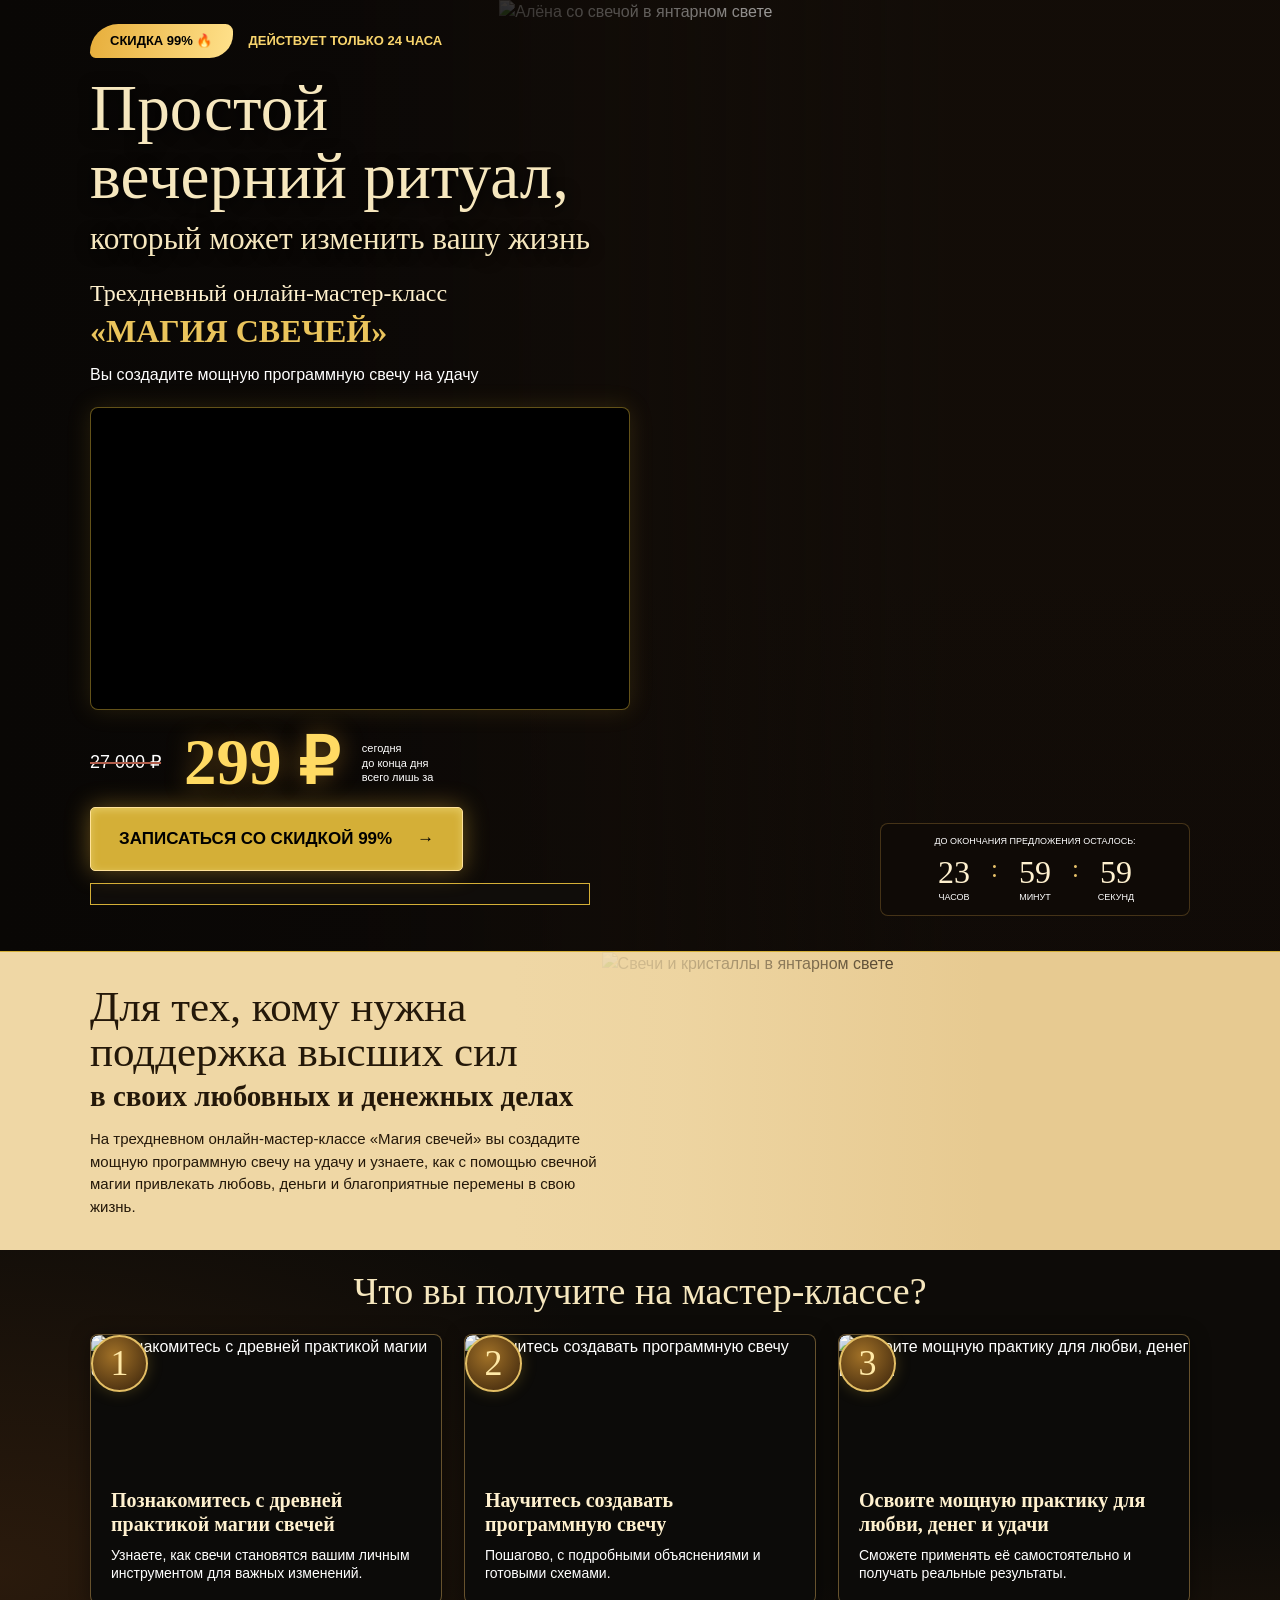
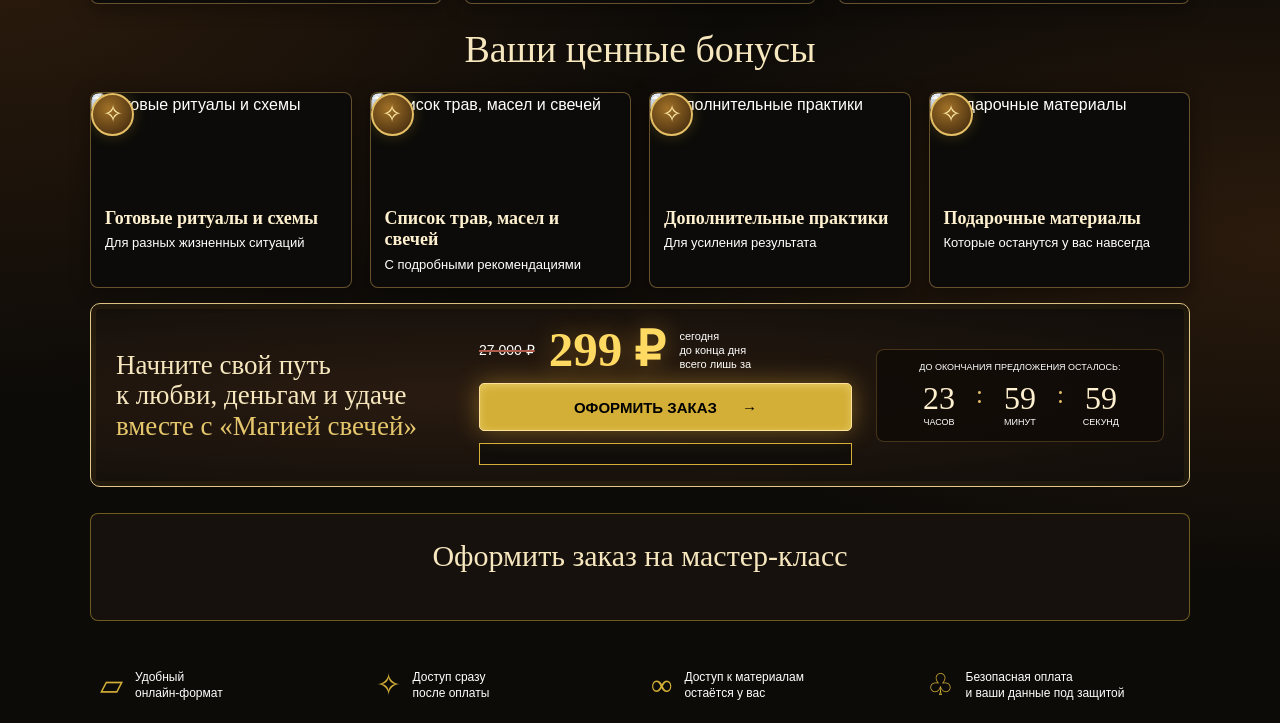
==== commit 9ecab25a: "Remove school name copyright and email footer" ====
--- a/index.html
+++ b/index.html
@@ -201,18 +201,7 @@
 </div>
 </div>
 </main>
-<footer class="ml-legal">
-<div class="ml-wrap ml-legal-inner">
-<div>
-<p class="ml-school">ШКОЛА<br>ЖЕНСКОЙ МАГИИ</p>
-<p>© <span data-year>2026</span> Все права защищены</p>
-</div>
-<div>
-<p>Почта для связи: <a href="mailto:mail@efimova-magic.ru">mail@efimova-magic.ru</a>
-</p>
-</div>
-</div>
-</footer>
+
 <script>
   (() => {
     'use strict';
@@ -220,7 +209,6 @@
     if (!root) return;
     const key = 'candle-magic-offer-deadline-v1';
     const all = selector => root.querySelectorAll(selector);
-    all('[data-year]').forEach(el => el.textContent = new Date().getFullYear());
     let deadline;
     try { deadline = Number(localStorage.getItem(key)); } catch (_) {}
     if (!Number.isFinite(deadline) || deadline <= 0) {
--- a/style.css
+++ b/style.css
@@ -98,13 +98,8 @@
 @media(prefers-reduced-motion:reduce){.magic-landing .ml-button{transition:none!important}}
 
 
-.magic-landing .ml-legal{background:#070605!important;border-top:1px solid #d4af3744!important;padding:30px 0!important}
-.magic-landing .ml-legal-inner{display:flex!important;justify-content:space-between!important;align-items:flex-end!important;gap:25px!important}
-.magic-landing .ml-legal p{font:14px/1.6 Arial,sans-serif!important;color:#fff!important;margin:10px 0 0!important}
-.magic-landing .ml-legal .ml-school{font:700 20px/1.25 Georgia,serif!important;color:#d4af37!important;margin:0 0 20px!important}
-.magic-landing .ml-legal a{color:#fff!important;text-decoration:underline!important;overflow-wrap:anywhere!important}
 .magic-landing .ml-expiry[hidden]{display:none!important}
-@media(max-width:767px){.magic-landing .ml-benefits{display:flex!important;flex-direction:column!important;gap:20px!important}.magic-landing .ml-legal-inner{flex-direction:column!important;align-items:flex-start!important}.magic-landing .ml-legal{padding:25px 0!important}}
+@media(max-width:767px){.magic-landing .ml-benefits{display:flex!important;flex-direction:column!important;gap:20px!important}}
 
 .magic-landing .ml-video{position:relative!important;width:100%!important;max-width:540px!important;aspect-ratio:16/9!important;margin:20px 0!important;overflow:hidden!important;border:1px solid #d4af3777!important;border-radius:8px!important;background:#000!important;box-shadow:0 0 25px #d4af3726!important}
 .magic-landing .ml-video iframe{position:absolute!important;inset:0!important;display:block!important;width:100%!important;max-width:100%!important;height:100%!important;margin:0!important;padding:0!important;border:0!important}
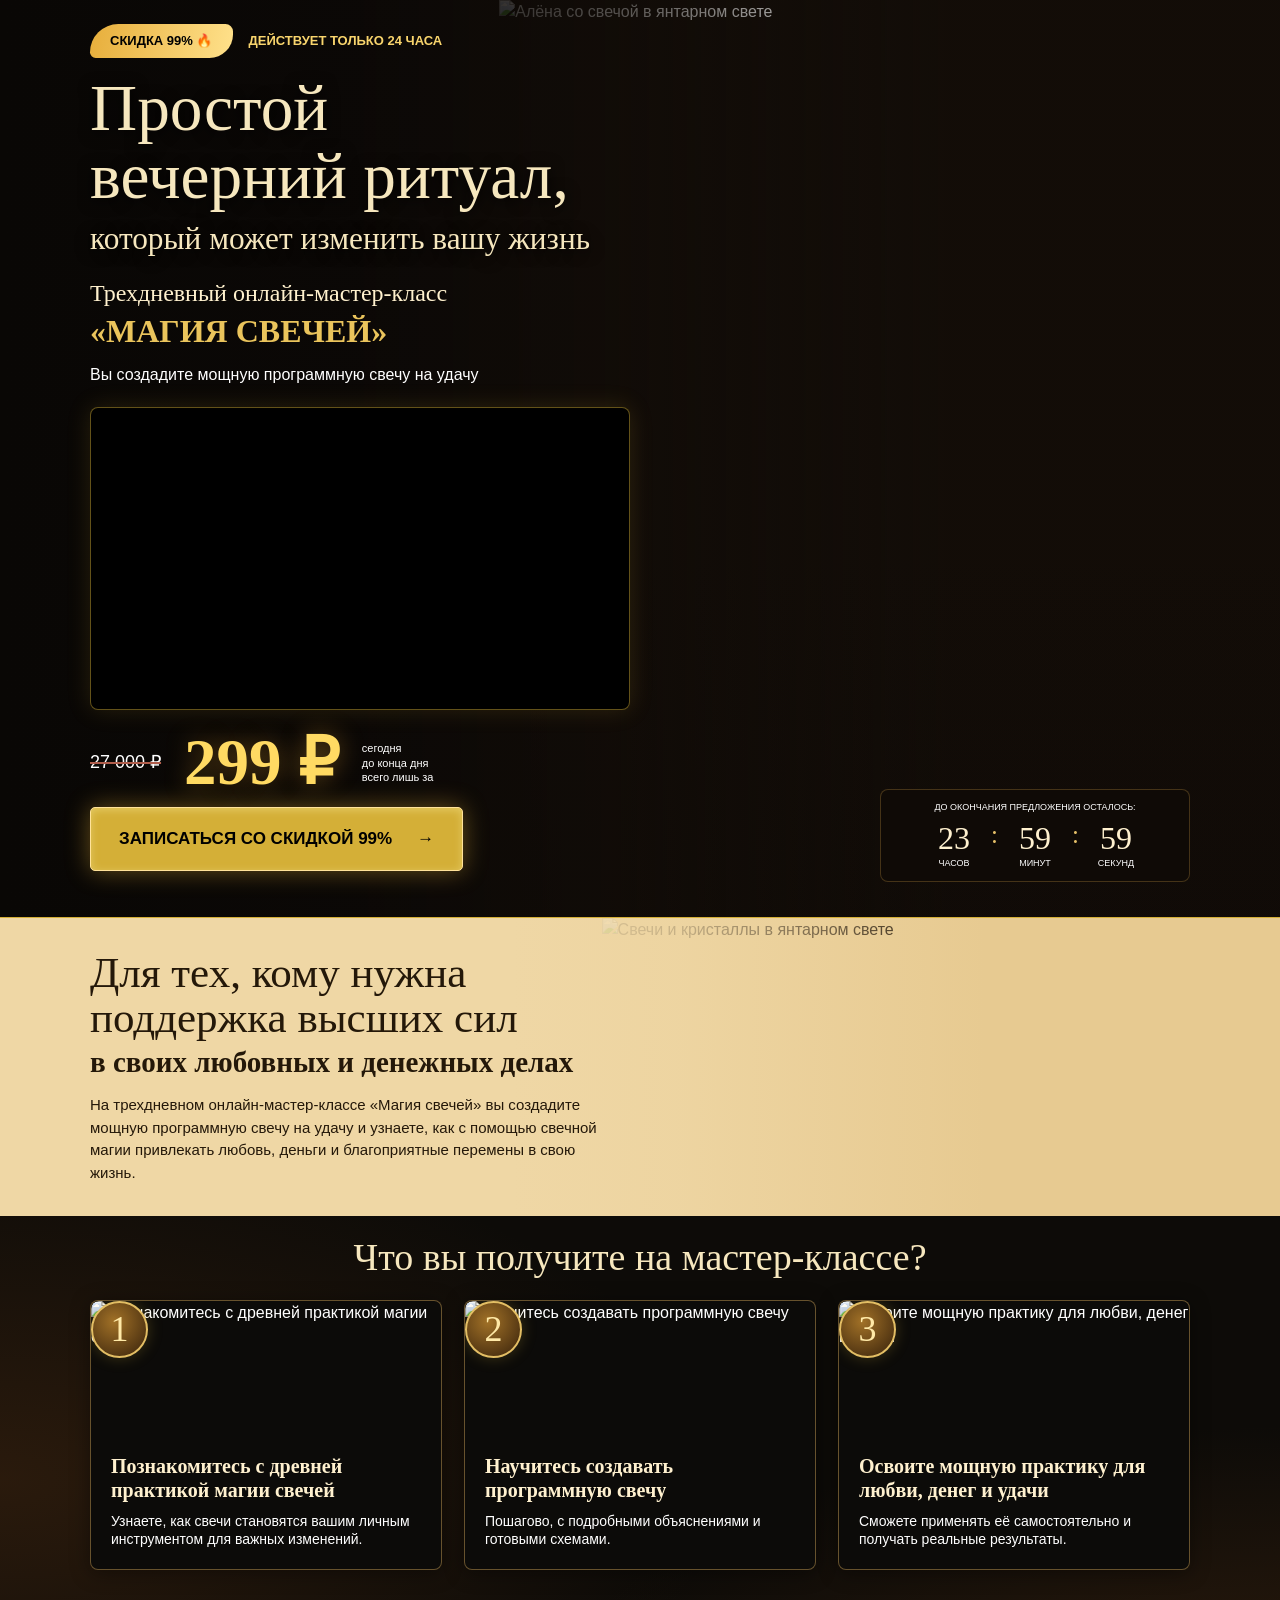
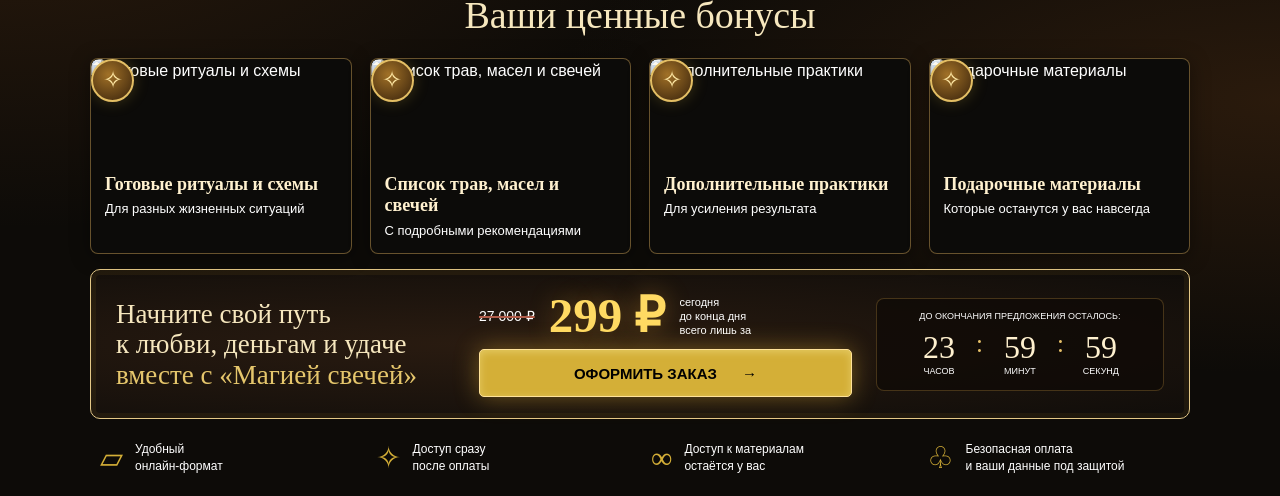
==== commit 86d856e5: "Remove empty status fields and open checkout in modal" ====
--- a/index.html
+++ b/index.html
@@ -37,8 +37,7 @@
 </div>
 <button type="button" class="ml-button" data-order>ЗАПИСАТЬСЯ СО СКИДКОЙ 99% <span aria-hidden="true">→</span>
 </button>
-<p class="ml-status" data-status role="status">
-</p>
+
 <div class="ml-hero-timer">
 <div class="ml-timer-box">
 <p data-timer-label>ДО ОКОНЧАНИЯ ПРЕДЛОЖЕНИЯ ОСТАЛОСЬ:</p>
@@ -148,8 +147,7 @@
 </div>
 <button type="button" class="ml-button" data-order>ОФОРМИТЬ ЗАКАЗ <span aria-hidden="true">→</span>
 </button>
-<p class="ml-status" data-status role="status">
-</p>
+
 </div>
 <div>
 <div class="ml-timer-box">
@@ -175,12 +173,13 @@
 </section>
 <p class="ml-expiry" data-expiry hidden>Специальное предложение действует 24 часа.</p>
 
-<section class="ml-payment" data-payment aria-label="Оформление заказа">
-  <h2>Оформить заказ на мастер-класс</h2>
+<dialog class="ml-payment" data-payment aria-labelledby="ml-payment-title">
+  <button type="button" class="ml-payment-close" data-payment-close aria-label="Закрыть окно оплаты">×</button>
+  <h2 id="ml-payment-title">Оформить заказ</h2>
   <div class="ml-payment-widget">
     <script id="aa5f3d871334052ffab2b00eb2b6f01e8458158d" src="https://efimova-magic.ru/pl/lite/widget/script?id=1653997"></script>
   </div>
-</section>
+</dialog>
 <div class="ml-benefits">
 <div>
 <b>▱</b>
@@ -209,6 +208,7 @@
     if (!root) return;
     const key = 'candle-magic-offer-deadline-v1';
     const all = selector => root.querySelectorAll(selector);
+    all('[data-year]').forEach(el => el.textContent = new Date().getFullYear());
     let deadline;
     try { deadline = Number(localStorage.getItem(key)); } catch (_) {}
     if (!Number.isFinite(deadline) || deadline <= 0) {
@@ -245,15 +245,20 @@
         if (!root.isConnected || !updateTimer()) clearInterval(interval);
       }, 1000);
     }
+    const paymentDialog = root.querySelector('[data-payment]');
+    root.querySelector('[data-payment-close]').addEventListener('click', () => paymentDialog.close());
+    paymentDialog.addEventListener('click', event => {
+      if (event.target !== paymentDialog) return;
+      const box = paymentDialog.getBoundingClientRect();
+      if (event.clientX < box.left || event.clientX > box.right || event.clientY < box.top || event.clientY > box.bottom) paymentDialog.close();
+    });
     all('[data-order]').forEach(button => {
       button.addEventListener('click', () => {
         if (!updateTimer()) return;
         const payment = root.querySelector('[data-payment]');
         if (payment) {
-          payment.scrollIntoView({
-            behavior: window.matchMedia('(prefers-reduced-motion: reduce)').matches ? 'auto' : 'smooth',
-            block: 'start'
-          });
+          if (!payment.open) payment.showModal();
+          requestAnimationFrame(() => window.dispatchEvent(new Event('resize')));
         }
       });
     });
--- a/style.css
+++ b/style.css
@@ -98,8 +98,13 @@
 @media(prefers-reduced-motion:reduce){.magic-landing .ml-button{transition:none!important}}
 
 
+.magic-landing .ml-legal{background:#070605!important;border-top:1px solid #d4af3744!important;padding:30px 0!important}
+.magic-landing .ml-legal-inner{display:flex!important;justify-content:space-between!important;align-items:flex-end!important;gap:25px!important}
+.magic-landing .ml-legal p{font:14px/1.6 Arial,sans-serif!important;color:#fff!important;margin:10px 0 0!important}
+.magic-landing .ml-legal .ml-school{font:700 20px/1.25 Georgia,serif!important;color:#d4af37!important;margin:0 0 20px!important}
+.magic-landing .ml-legal a{color:#fff!important;text-decoration:underline!important;overflow-wrap:anywhere!important}
 .magic-landing .ml-expiry[hidden]{display:none!important}
-@media(max-width:767px){.magic-landing .ml-benefits{display:flex!important;flex-direction:column!important;gap:20px!important}}
+@media(max-width:767px){.magic-landing .ml-benefits{display:flex!important;flex-direction:column!important;gap:20px!important}.magic-landing .ml-legal-inner{flex-direction:column!important;align-items:flex-start!important}.magic-landing .ml-legal{padding:25px 0!important}}
 
 .magic-landing .ml-video{position:relative!important;width:100%!important;max-width:540px!important;aspect-ratio:16/9!important;margin:20px 0!important;overflow:hidden!important;border:1px solid #d4af3777!important;border-radius:8px!important;background:#000!important;box-shadow:0 0 25px #d4af3726!important}
 .magic-landing .ml-video iframe{position:absolute!important;inset:0!important;display:block!important;width:100%!important;max-width:100%!important;height:100%!important;margin:0!important;padding:0!important;border:0!important}
@@ -110,3 +115,10 @@
 .magic-landing .ml-payment-widget{width:100%!important;max-width:700px!important;margin:0 auto!important;min-width:0!important}
 .magic-landing .ml-payment-widget iframe{display:block!important;max-width:100%!important;border:0!important}
 @media(max-width:767px){.magic-landing .ml-payment{padding:22px 12px!important}.magic-landing .ml-payment>h2{font-size:26px!important}}
+
+.magic-landing dialog.ml-payment{position:fixed!important;inset:0!important;width:min(700px,calc(100% - 32px))!important;max-width:calc(100% - 32px)!important;max-height:90vh!important;max-height:90dvh!important;margin:auto!important;padding:48px 20px 25px!important;overflow:auto!important;color:#fff!important;overscroll-behavior:contain!important}
+.magic-landing dialog.ml-payment:not([open]){display:none!important}
+.magic-landing dialog.ml-payment[open]{display:block!important}
+.magic-landing dialog.ml-payment::backdrop{background:#000c!important;backdrop-filter:blur(5px)!important}
+.magic-landing .ml-payment-close{position:absolute!important;right:12px!important;top:8px!important;display:grid!important;place-items:center!important;width:38px!important;height:38px!important;padding:0!important;margin:0!important;border:1px solid #d4af37!important;border-radius:5px!important;background:#17110d!important;color:#fff!important;font:28px/1 Arial,sans-serif!important;cursor:pointer!important}
+.magic-landing .ml-payment-close:focus-visible{outline:2px solid #fff!important;outline-offset:3px!important}
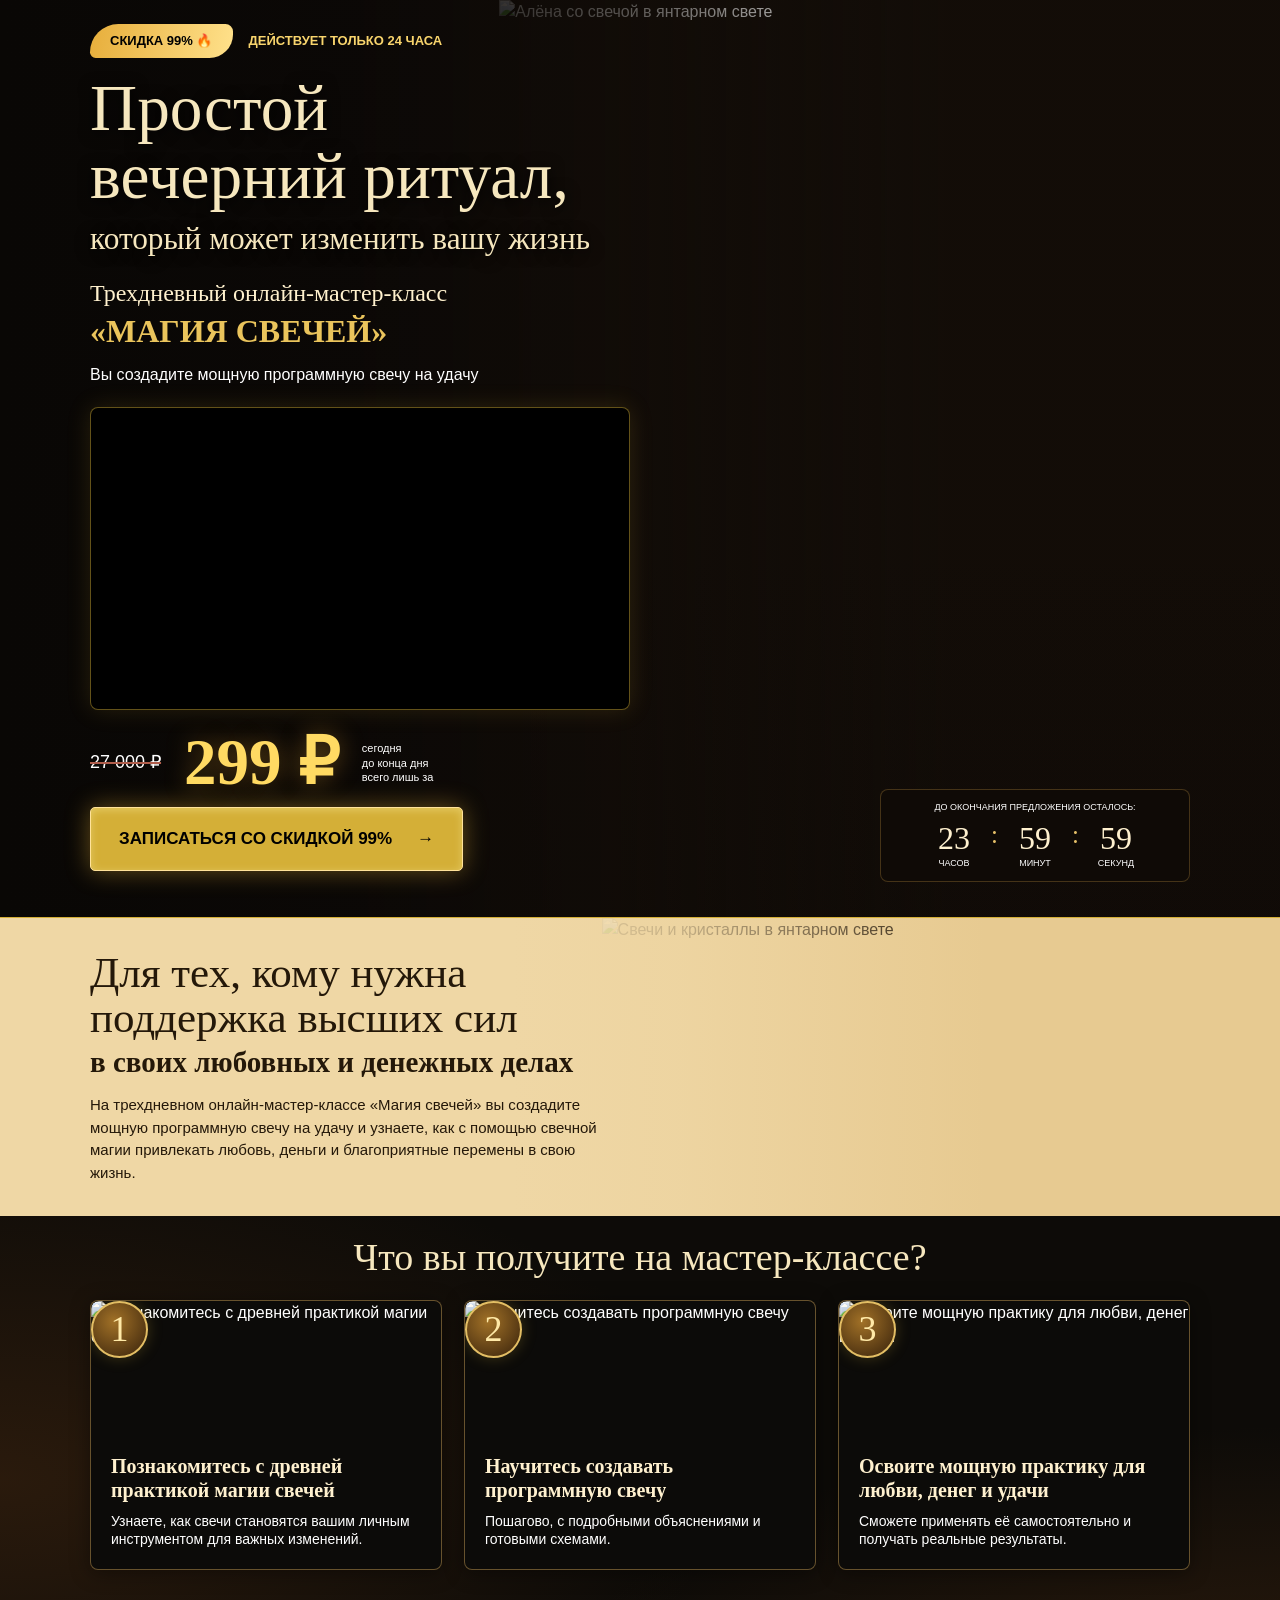
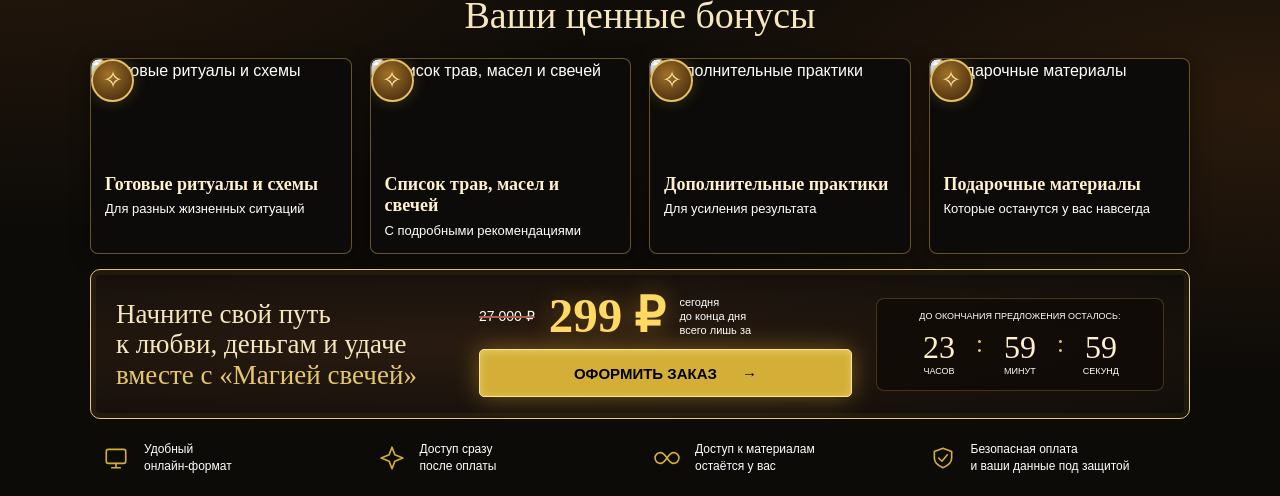
==== commit 79bbc6d7: "Polish mobile benefit cards with consistent SVG icons" ====
--- a/index.html
+++ b/index.html
@@ -181,22 +181,10 @@
   </div>
 </dialog>
 <div class="ml-benefits">
-<div>
-<b>▱</b>
-<p>Удобный<br>онлайн-формат</p>
-</div>
-<div>
-<b>✧</b>
-<p>Доступ сразу<br>после оплаты</p>
-</div>
-<div>
-<b>∞</b>
-<p>Доступ к материалам<br>остаётся у вас</p>
-</div>
-<div>
-<b>♧</b>
-<p>Безопасная оплата<br>и ваши данные под защитой</p>
-</div>
+<div><b aria-hidden="true"><svg viewBox="0 0 24 24" focusable="false"><rect x="3" y="4" width="18" height="13" rx="2"/><path d="M8 21h8M12 17v4"/></svg></b><p><strong>Удобный</strong><span>онлайн-формат</span></p></div>
+<div><b aria-hidden="true"><svg viewBox="0 0 24 24" focusable="false"><path d="m12 2 2.6 6.9L22 12l-7.4 3.1L12 22l-2.6-6.9L2 12l7.4-3.1Z"/></svg></b><p><strong>Доступ сразу</strong><span>после оплаты</span></p></div>
+<div><b aria-hidden="true"><svg viewBox="0 0 24 24" focusable="false"><path d="M12 12c-2-3-3.5-5-6-5a5 5 0 0 0 0 10c2.5 0 4-2 6-5Zm0 0c2-3 3.5-5 6-5a5 5 0 0 1 0 10c-2.5 0-4-2-6-5Z"/></svg></b><p><strong>Доступ к материалам</strong><span>остаётся у вас</span></p></div>
+<div><b aria-hidden="true"><svg viewBox="0 0 24 24" focusable="false"><path d="m12 3 8 3v6c0 4-3.4 7-8 9-4.6-2-8-5-8-9V6Z"/><path d="m8 12 3 3 5-6"/></svg></b><p><strong>Безопасная оплата</strong><span>и ваши данные под защитой</span></p></div>
 </div>
 </div>
 </main>
--- a/style.css
+++ b/style.css
@@ -122,3 +122,17 @@
 .magic-landing dialog.ml-payment::backdrop{background:#000c!important;backdrop-filter:blur(5px)!important}
 .magic-landing .ml-payment-close{position:absolute!important;right:12px!important;top:8px!important;display:grid!important;place-items:center!important;width:38px!important;height:38px!important;padding:0!important;margin:0!important;border:1px solid #d4af37!important;border-radius:5px!important;background:#17110d!important;color:#fff!important;font:28px/1 Arial,sans-serif!important;cursor:pointer!important}
 .magic-landing .ml-payment-close:focus-visible{outline:2px solid #fff!important;outline-offset:3px!important}
+
+/* Unified benefit icons; mobile cards. */
+.magic-landing .ml-benefits svg{display:block!important;width:26px!important;height:26px!important;fill:none!important;stroke:currentColor!important;stroke-width:1.5!important;stroke-linecap:round!important;stroke-linejoin:round!important}
+.magic-landing .ml-benefits b{display:flex!important;align-items:center!important;justify-content:center!important;flex:0 0 32px!important}
+.magic-landing .ml-benefits p strong,.magic-landing .ml-benefits p span{display:block!important;color:#fff!important;font:inherit!important}
+@media(max-width:767px){
+.magic-landing .ml-benefits{display:flex!important;flex-direction:column!important;gap:10px!important;padding:22px 0 26px!important;margin:0!important}
+.magic-landing .ml-benefits>div{display:flex!important;align-items:center!important;gap:16px!important;min-height:86px!important;width:100%!important;margin:0!important;padding:17px 18px!important;border:1px solid #d4af3738!important;border-radius:12px!important;background:linear-gradient(110deg,#211a10,#14110c)!important;box-shadow:0 4px 18px #0003!important}
+.magic-landing .ml-benefits b{flex:0 0 44px!important;width:44px!important;height:44px!important;border:1px solid #d4af3759!important;border-radius:50%!important;color:#e7c66e!important;background:#d4af370d!important}
+.magic-landing .ml-benefits svg{width:24px!important;height:24px!important}
+.magic-landing .ml-benefits p{flex:1 1 auto!important;min-width:0!important;font:14px/1.45 Arial,sans-serif!important;text-align:left!important}
+.magic-landing .ml-benefits p strong{font-weight:700!important;margin-bottom:2px!important}
+.magic-landing .ml-benefits p span{font-size:13px!important;color:#f0e6d4!important}
+}
